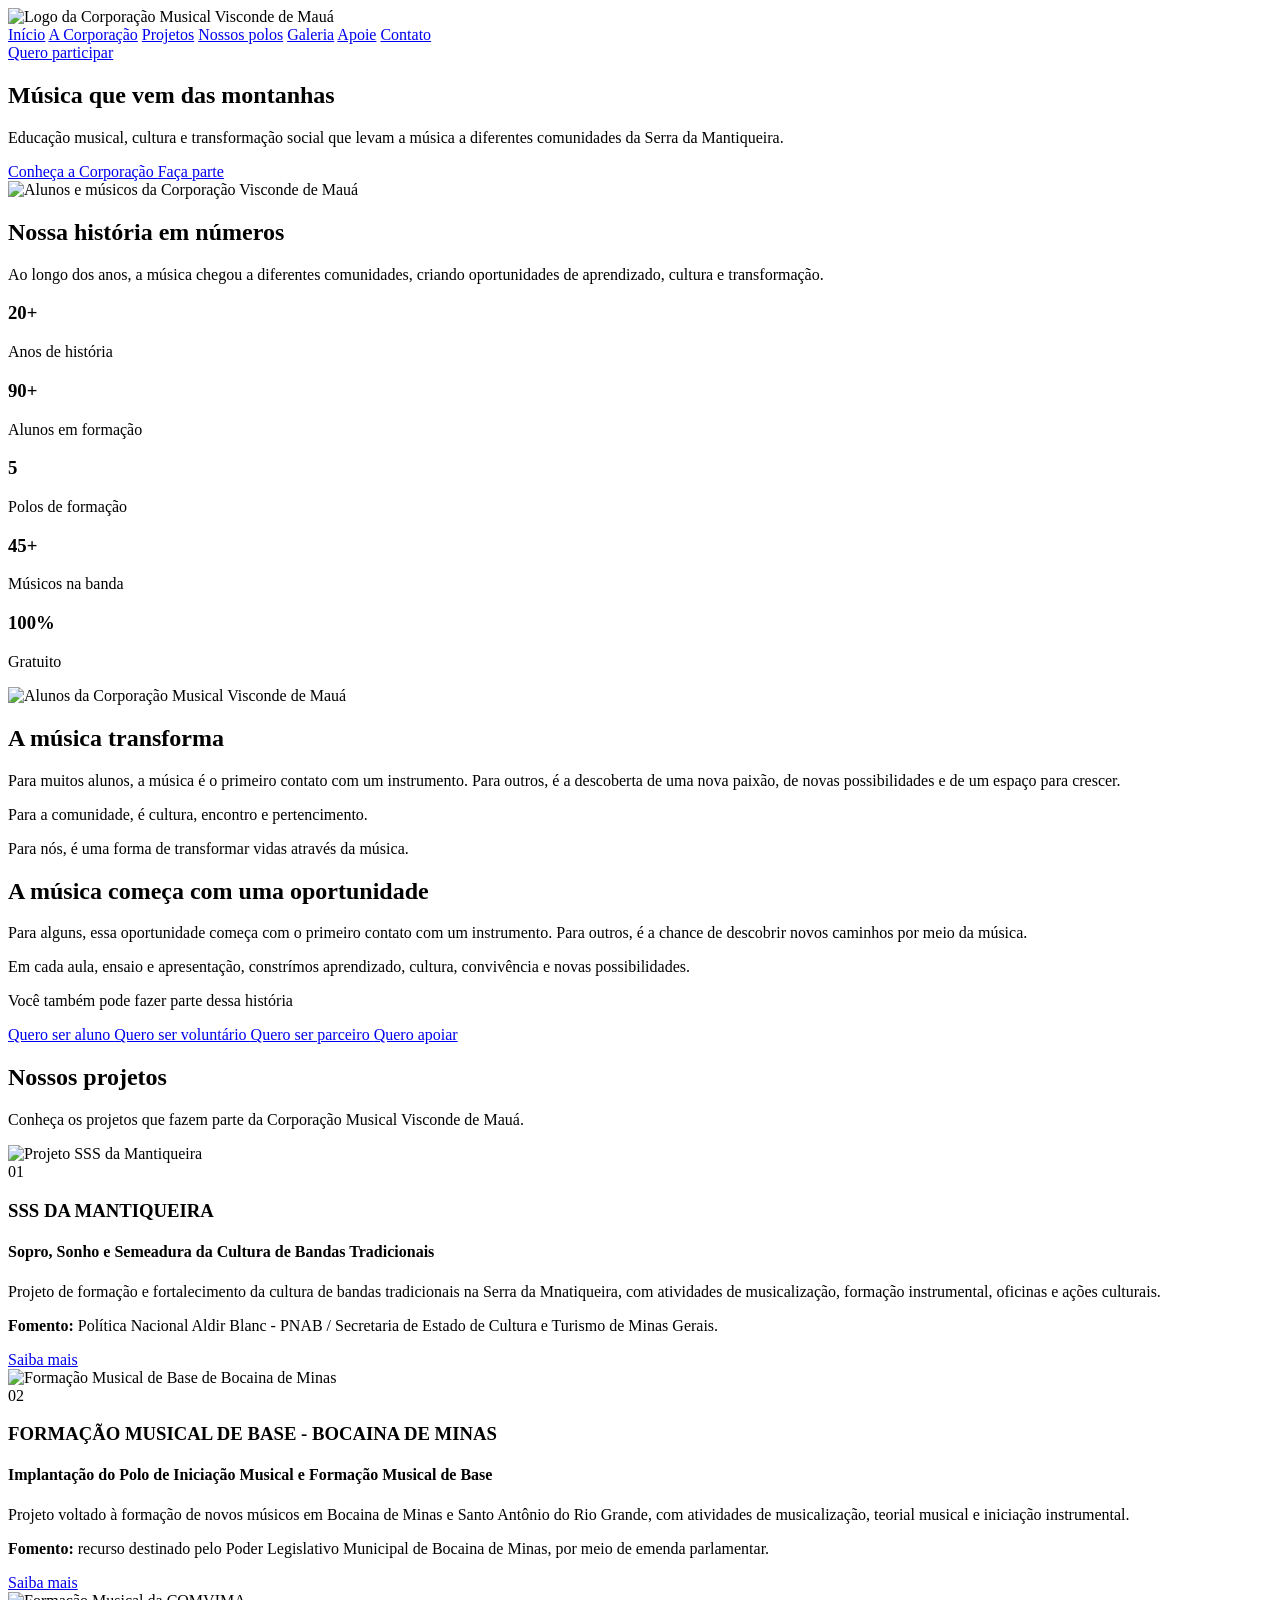
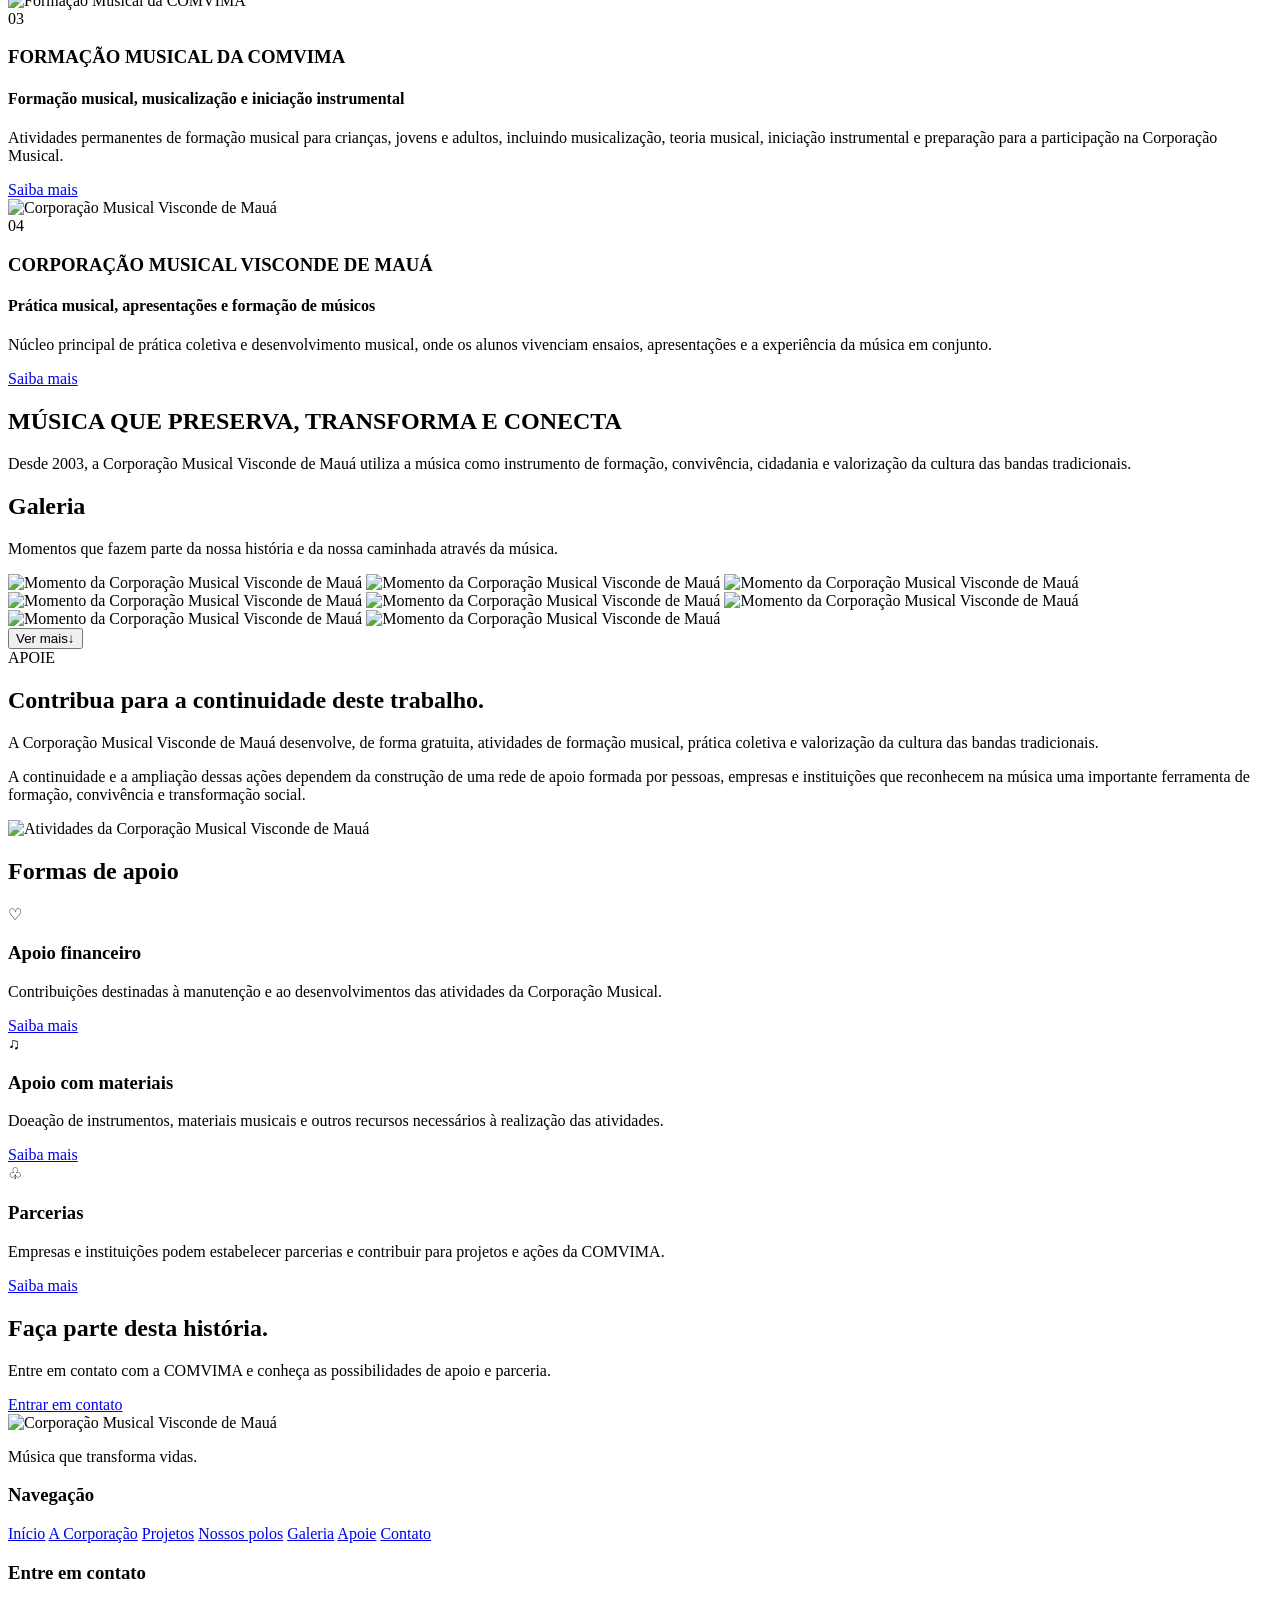
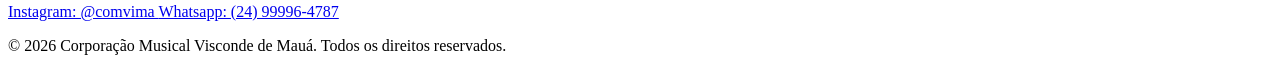
==== index.html @ 838d2832 "adiconar arquivos html da comvima" ====
<!DOCTYPE html>
<html lang="pt-BR">

<head>
    <meta charset="UTF-8">
    <meta name="viewport" content="width=device-width, initial-scale=1.0">

    <title>Corporação Musical Visconde de Mauá</title>

    <link rel="stylesheet" href="css/style.css">

</head>
<body>
    <header>
        <img src="images/logo.png" alt="Logo da Corporação Musical Visconde de Mauá">
        <nav>
            <a href="#inicio">Início</a>
            <a href="sobre.html">A Corporação</a>
            <a href="projetos.html">Projetos</a>
            <a href="polos.html">Nossos polos</a>
            <a href="#galeria">Galeria</a>
            <a href="apoie.html">Apoie</a>
            <a href="contato.html">Contato</a>
        </nav>
        <a href="https://docs.google.com/forms/d/e/1FAIpQLSfgwmBQpoD8RC1PpNusXVZa9J5pFjQG6sTZpfMdHb0O4KegCQ/viewform?usp=header" class="botao">
            Quero participar
        </a>
    </header>
    <main>
        <section id="inicio" class="hero">
            <div class="hero-text">
                <h1>Música que vem das montanhas</h1>
                <p>
                    Educação musical, cultura e transformação social
                    que levam a música a diferentes comunidades da 
                    Serra da Mantiqueira.
                </p>
            <div class="hero-botoes">
                <a href="sobre.html" class="botao">
                    Conheça a Corporação
                </a>
                <a href="ajudar" class="botao">
                    Faça parte
                </a>
            </div>
        </div>
        <div class="hero-imagem">
            <img src="images/h1.jpg" alt="Alunos e músicos da Corporação Visconde de Mauá">
        </div>
        </section>
        <section id="impacto" class="impacto">
            <div class="titulo-secao">
                <h2>Nossa história em números</h2>
                <p>
                    Ao longo dos anos, a música chegou a diferentes comunidades,
                    criando oportunidades de aprendizado, cultura e transformação.
                </p>
            </div>
            <div class="numeros-impacto">
                <div class="numero">
                    <h3>20+</h3>
                    <p>Anos de história</p>
                </div>
                <div class="numero">
                    <h3>90+</h3>
                    <p>Alunos em formação</p>
                </div>
                <div class="numero">
                    <h3>5</h3>
                    <p>Polos de formação</p>
                </div>
                <div class="numero">
                    <h3>45+</h3>
                    <p>Músicos na banda</p>
                </div>
                <div class="numero">
                    <h3>100%</h3>
                    <p>Gratuito</p>
                </div>
            </div>
        </section>
        <section id="transforma" class="transforma">
            <div class="transforma-imagem">
                <img src="images/h2.jpg" alt="Alunos da Corporação Musical Visconde de Mauá">
            </div>
            <div class="transforma-texto">
                <h2>A música transforma</h2>
                <div class="linha-bronze"></div>
                <p>
                    Para muitos alunos, a música é o primeiro contato com um instrumento.
                    Para outros, é a descoberta de uma nova paixão, de novas possibilidades
                    e de um espaço para crescer.
                </p>
                <p>
                    Para a comunidade, é cultura, encontro e pertencimento.
                </p>
                <p class="frase-destaque">
                    Para nós, é uma forma de transformar vidas através da música.
                </p>
            </div>
        </section>
        <section id="participar" class="participar">
            <div class="participar-conteudo">
                <h2>A música começa com uma oportunidade</h2>
                <div class="linha-bronze"></div>
                <p>
                    Para alguns, essa oportunidade começa com o primeiro contato
                    com um instrumento. Para outros, é a chance de descobrir novos
                    caminhos por meio da música.
                </p>
                <p>
                    Em cada aula, ensaio e apresentação, constrímos aprendizado,
                    cultura, convivência e novas possibilidades.
                </p>
                <p class="frase-destaque">
                    Você também pode fazer parte dessa história
                </p>
                <div class="participar-botoes">

    <a href="https://docs.google.com/forms/d/e/1FAIpQLSfgwmBQpoD8RC1PpNusXVZa9J5pFjQG6sTZpfMdHb0O4KegCQ/viewform?usp=header"
       class="botao"
       target="_blank"
       rel="noopener noreferrer">
        Quero ser aluno
    </a>

    <a href="contato.html#formulario" class="botao">
        Quero ser voluntário
    </a>

    <a href="apoie.html#parcerias" class="botao">
        Quero ser parceiro
    </a>

    <a href="apoie.html" class="botao">
        Quero apoiar
    </a>

</div>
            </div>
        </section>
        <section id="projetos" class="projetos">
            <div class="titulo-secao">
                <h2>Nossos projetos</h2>
                <p>
                    Conheça os projetos que fazem parte da 
                    Corporação Musical Visconde de Mauá.
                </p>
            </div>
            <div class="lista-projetos">
               <article class="card-projeto">
                <div class="imagem-projeto">
                    <img src="images/p1.jpeg" alt="Projeto SSS da Mantiqueira">
                </div>
                <span class="numero-projeto">01</span>
                <h3>SSS DA MANTIQUEIRA</h3>
                <h4>Sopro, Sonho e Semeadura da Cultura de Bandas Tradicionais</h4>
                <p>
                    Projeto de formação e fortalecimento da cultura de bandas tradicionais
                    na Serra da Mnatiqueira, com atividades de musicalização, formação
                    instrumental, oficinas e ações culturais.
                </p>
                <p class="fomento">
                    <strong>Fomento:</strong> Política Nacional Aldir Blanc - PNAB /
                    Secretaria de Estado de Cultura e Turismo de Minas Gerais.
                </p>
                <a href="sssdamantiqueira.html" class="botao">
                    Saiba mais
                </a>
               </article>
               <article class="card-projeto">
                <div class="imagem-projeto">
                    <img src="images/p2.jpeg" alt="Formação Musical de Base de Bocaina de Minas">
                </div>
                <span class="numero-projeto">02</span>
                <h3>FORMAÇÃO MUSICAL DE BASE - BOCAINA DE MINAS</h3>
                <h4>Implantação do Polo de Iniciação Musical e Formação Musical de Base</h4>
                <p>
                    Projeto voltado à formação de novos músicos em Bocaina de Minas e 
                    Santo Antônio do Rio Grande, com atividades de musicalização,
                    teorial musical e iniciação instrumental.
                </p>
                <p class="fomento">
                    <strong>Fomento:</strong> recurso destinado pelo Poder Legislativo 
                    Municipal de Bocaina de Minas, por meio de emenda parlamentar.
                </p>
                <a href="bocaina.html" class="botao">
                    Saiba mais
                </a>
               </article>
               <article class="card-projeto">
                <div class="imagem-projeto">
                    <img src="images/p3.jpg" alt="Formação Musical da COMVIMA">
                </div>
                <span class="numero-projeto">03</span>
                <h3>FORMAÇÃO MUSICAL DA COMVIMA</h3>
                <h4>Formação musical, musicalização e iniciação instrumental</h4>
                <p>
                    Atividades permanentes de formação musical para crianças, jovens
                    e adultos, incluindo musicalização, teoria musical, iniciação
                    instrumental e preparação para a participação na Corporação Musical.
                </p>
                <a href="continuapc.html" class="botao">
                    Saiba mais
                </a>
               </article>
               <article class="card-projeto">
                <div class="imagem-projeto">
                    <img src="images/logo.png" alt="Corporação Musical Visconde de Mauá">
                </div>
                <span class="numero-projeto">04</span>
                <h3>CORPORAÇÃO MUSICAL VISCONDE DE MAUÁ</h3>
                <h4>Prática musical, apresentações e formação de músicos</h4>
                <p>
                    Núcleo principal de prática coletiva e desenvolvimento musical,
                    onde os alunos vivenciam ensaios, apresentações e a experiência
                    da música em conjunto.
                </p>
                <a href="comvima.html" class="botao">
                    Saiba mais
                </a>
               </article>
            </div>
            <div class="projetos-fechamento">
                <h2>MÚSICA QUE PRESERVA, TRANSFORMA E CONECTA</h2>
                <p>
                    Desde 2003, a Corporação Musical Visconde de Mauá utiliza a música
                    como instrumento de formação, convivência, cidadania e valorização 
                    da cultura das bandas tradicionais.
                </p>
            </div>
        </section>
        <section id="galeria" class="galeria">
            <div class="titulo-secao">
                <h2>Galeria</h2>
                <p>
                    Momentos que fazem parte da nossa história e da nossa caminhada através da música.
                </p>
            </div>
            <div class="galeria-fotos">
                <img src="images/g1.jpg" alt="Momento da Corporação Musical Visconde de Mauá">
                <img src="images/g2.jpg" alt="Momento da Corporação Musical Visconde de Mauá">
                <img src="images/g3.jpg" alt="Momento da Corporação Musical Visconde de Mauá">
                <img src="images/g4.jpg" alt="Momento da Corporação Musical Visconde de Mauá">
                <img src="images/g5.jpg" alt="Momento da Corporação Musical Visconde de Mauá">
                <img src="images/g6.jpg" alt="Momento da Corporação Musical Visconde de Mauá">
                <img src="images/g7.jpg" alt="Momento da Corporação Musical Visconde de Mauá">
                <img src="images/g8.jpg" alt="Momento da Corporação Musical Visconde de Mauá">
            </div>
            <button class="botao" id="botao-galeria">Ver mais<span>↓</span></button>
    </main>
<script>
    const botaoGaleria = document.getElementById("botao-galeria");
    const galeria = document.querySelector(".galeria-fotos");
    const fotos = galeria.querySelectorAll("img");
    let fotoAtual = 0;
    const images = [
        "images/g1.jpg",
        "images/g2.jpg",
        "images/g3.jpg",
        "images/g4.jpg",
        "images/g5.jpg",
        "images/g6.jpg",
        "images/g7.jpg",
        "images/g8.jpg"
    ];
    let proximaFoto = 4;
    setInterval(function(){
        fotos[fotoAtual].style.opacity ="0";
        setTimeout(function(){
            fotos[fotoAtual].src = images[proximaFoto];
            fotos[fotoAtual].style.opacity = "1";
            fotoAtual++;
            proximaFoto++;
            if (fotoAtual >= 4) {
                fotoAtual = 0;
            }
            if (proximaFoto >= fotos.length) {
                proximaFoto = 0;
            }
        }, 600);
    }, 5000);
    botaoGaleria.addEventListener("click", function () {
        galeria.classList.toggle("mostrar-todas");
        if (galeria.classList.contains("mostrar-todas")) {
            botaoGaleria.innerHTML = "Ver menos <span>↑</span>";
        } else {
            botaoGaleria.innerHTML = "Ver mais <span>↓</span>";
        }
    })
</script>
    <section id="ajudar" class="ajudar">
        <div class="ajudar-introducao">
            <div>
                <span class="titulo-apoie">APOIE</span>
                <h2>Contribua para a continuidade deste trabalho.</h2>
                <p>
                    A Corporação Musical Visconde de Mauá desenvolve, de forma gratuita,
                    atividades de formação musical, prática coletiva e valorização da 
                    cultura das bandas tradicionais.
                </p>
                <p>
                    A continuidade e a ampliação dessas ações dependem da construção
                    de uma rede de apoio formada por pessoas, empresas e instituições
                    que reconhecem na música uma importante ferramenta de formação,
                    convivência e transformação social.
                </p>
            </div>
            <div class="ajudar-imagem">
                <img src="images/a1.jpg" alt="Atividades da Corporação Musical Visconde de Mauá">
            </div>
        </div>
        <h2 class="titulo-apoio">Formas de apoio</h2>
        <div class="formas-apoio">
            <div class="card-apoio">
                <div class="icone-apoio">♡</div>
                <h3>Apoio financeiro</h3>
                <p>
                    Contribuições destinadas à manutenção e ao desenvolvimentos
                    das atividades da Corporação Musical.
                </p>
                <a href="apoie.html#financeiro" class="botao">Saiba mais</a>
            </div>
            <div class="card-apoio">
                <div class="icone-apoio">♫</div>
                <h3>Apoio com materiais</h3>
                <p>
                    Doeação de instrumentos, materiais musicais e outros recursos
                    necessários à realização das atividades.
                </p>
                <a href="apoie.html#materiais" class="botao">Saiba mais</a>
            </div>
            <div class="card-apoio">
                <div class="icone-apoio">♧</div>
                <h3>Parcerias</h3>
                <p>
                    Empresas e instituições podem estabelecer parcerias e 
                    contribuir  para projetos e ações da COMVIMA.
                </p>
                <a href="apoie.html#parcerias" class="botao">Saiba mais</a>
            </div>
        </div>
            <div class="apoio-final">
                <h2>Faça parte desta história.</h2>
                <p>
                    Entre em contato com a COMVIMA e conheça as possibilidades de 
                    apoio e parceria.
                </p>
                <a href="contato.html" class="botao">Entrar em contato</a>
            </div>
    </section>
    <footer class="rodape">
        <div class="rodape-conteudo">
            <div class="rodape-identidade">
                <img src="images/logo.png" alt="Corporação Musical Visconde de Mauá">
                <p>Música que transforma vidas.</p>
            </div>
            <div class="rodape-links">
                <h3>Navegação</h3>
                <a href="#inicio">Início</a>
                <a href="sobre.html">A Corporação</a>
                <a href="projetos.html">Projetos</a>
                <a href="polos.html">Nossos polos</a>
                <a href="#galeria">Galeria</a>
                <a href="apoie.html">Apoie</a>
                <a href="contato.html">Contato</a>
            </div>
            <div class="rodape-contato">
                <h3>Entre em contato</h3>
                <a href="https://www.instagram.com/comvima/" target="_blank">
                    Instagram: @comvima
                </a>
                <a href="https://wa.me/5524999964787" target="_blank">
                    Whatsapp: (24) 99996-4787
                </a>
            </div>
            <div class="rodape-final">
                <p>© 2026 Corporação Musical Visconde de Mauá. Todos os direitos reservados.</p>
            </div>
        </div>
    </footer>
</body>
</html>
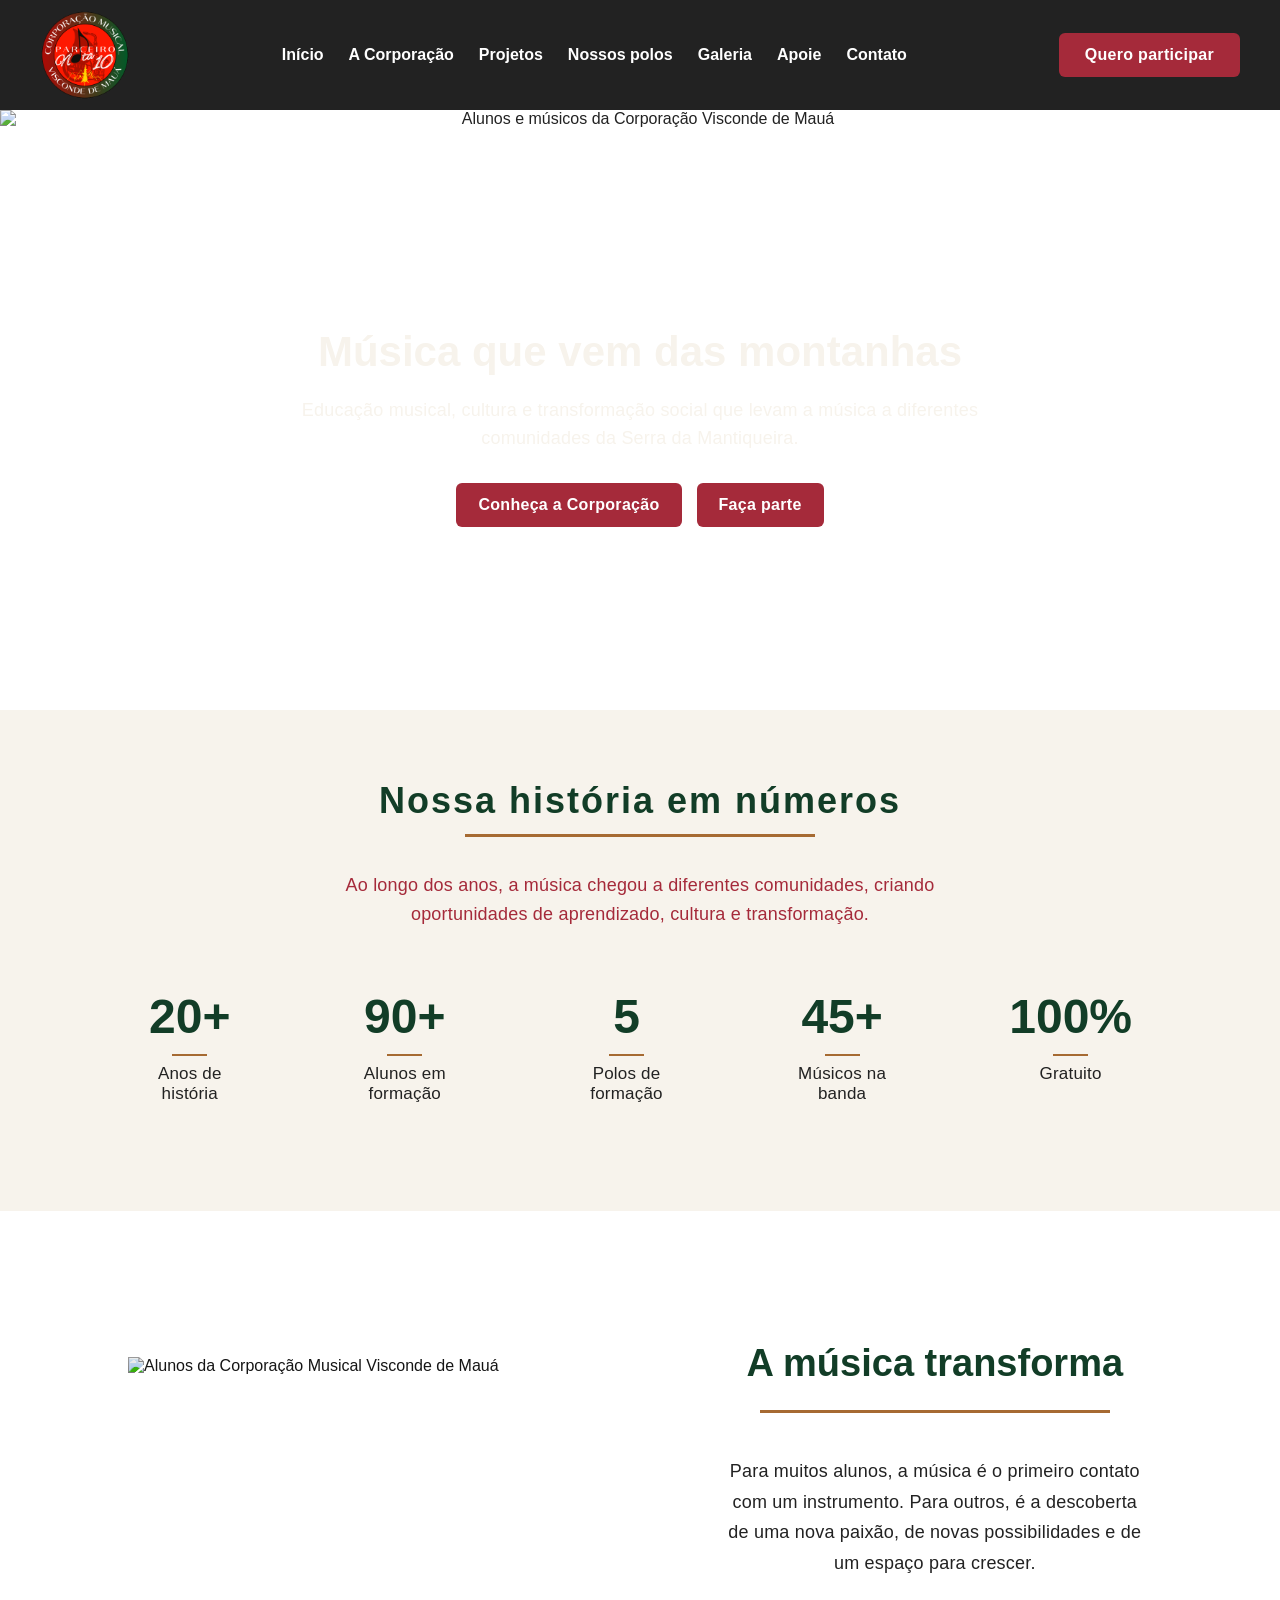
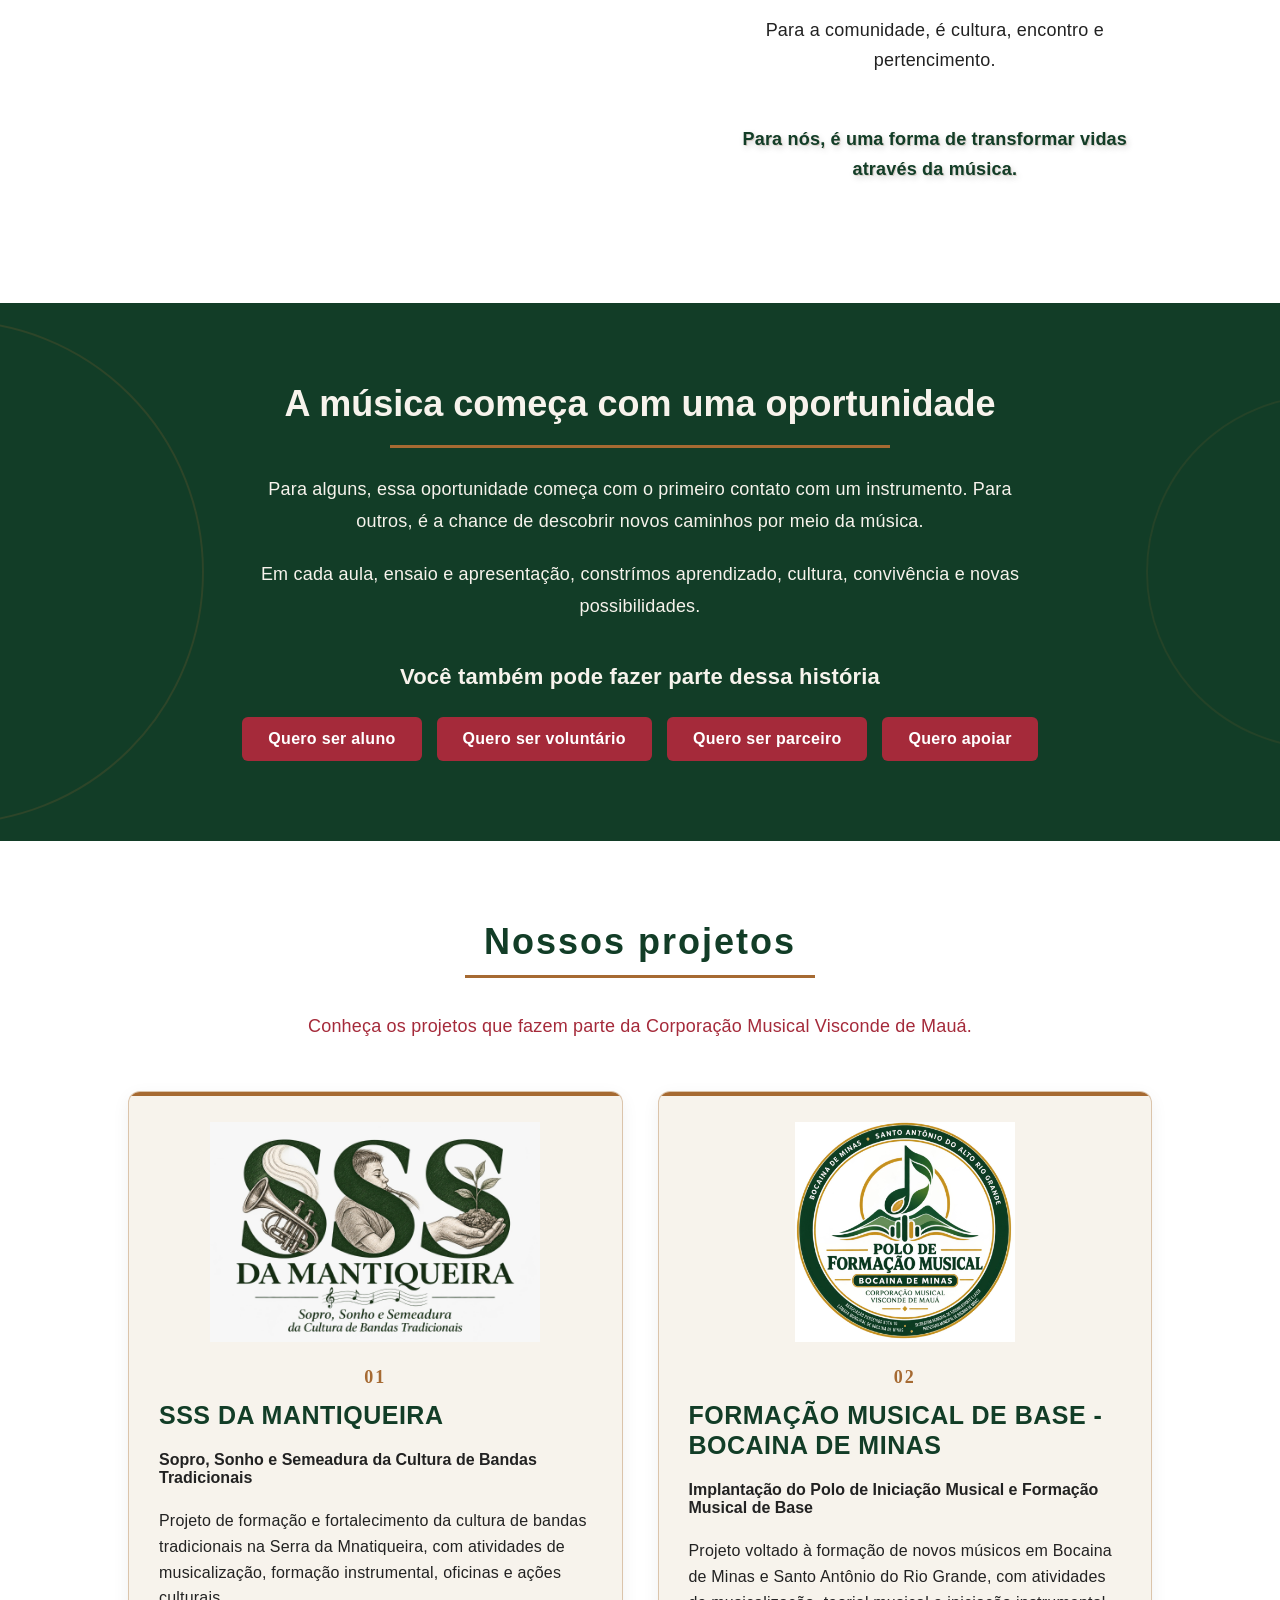
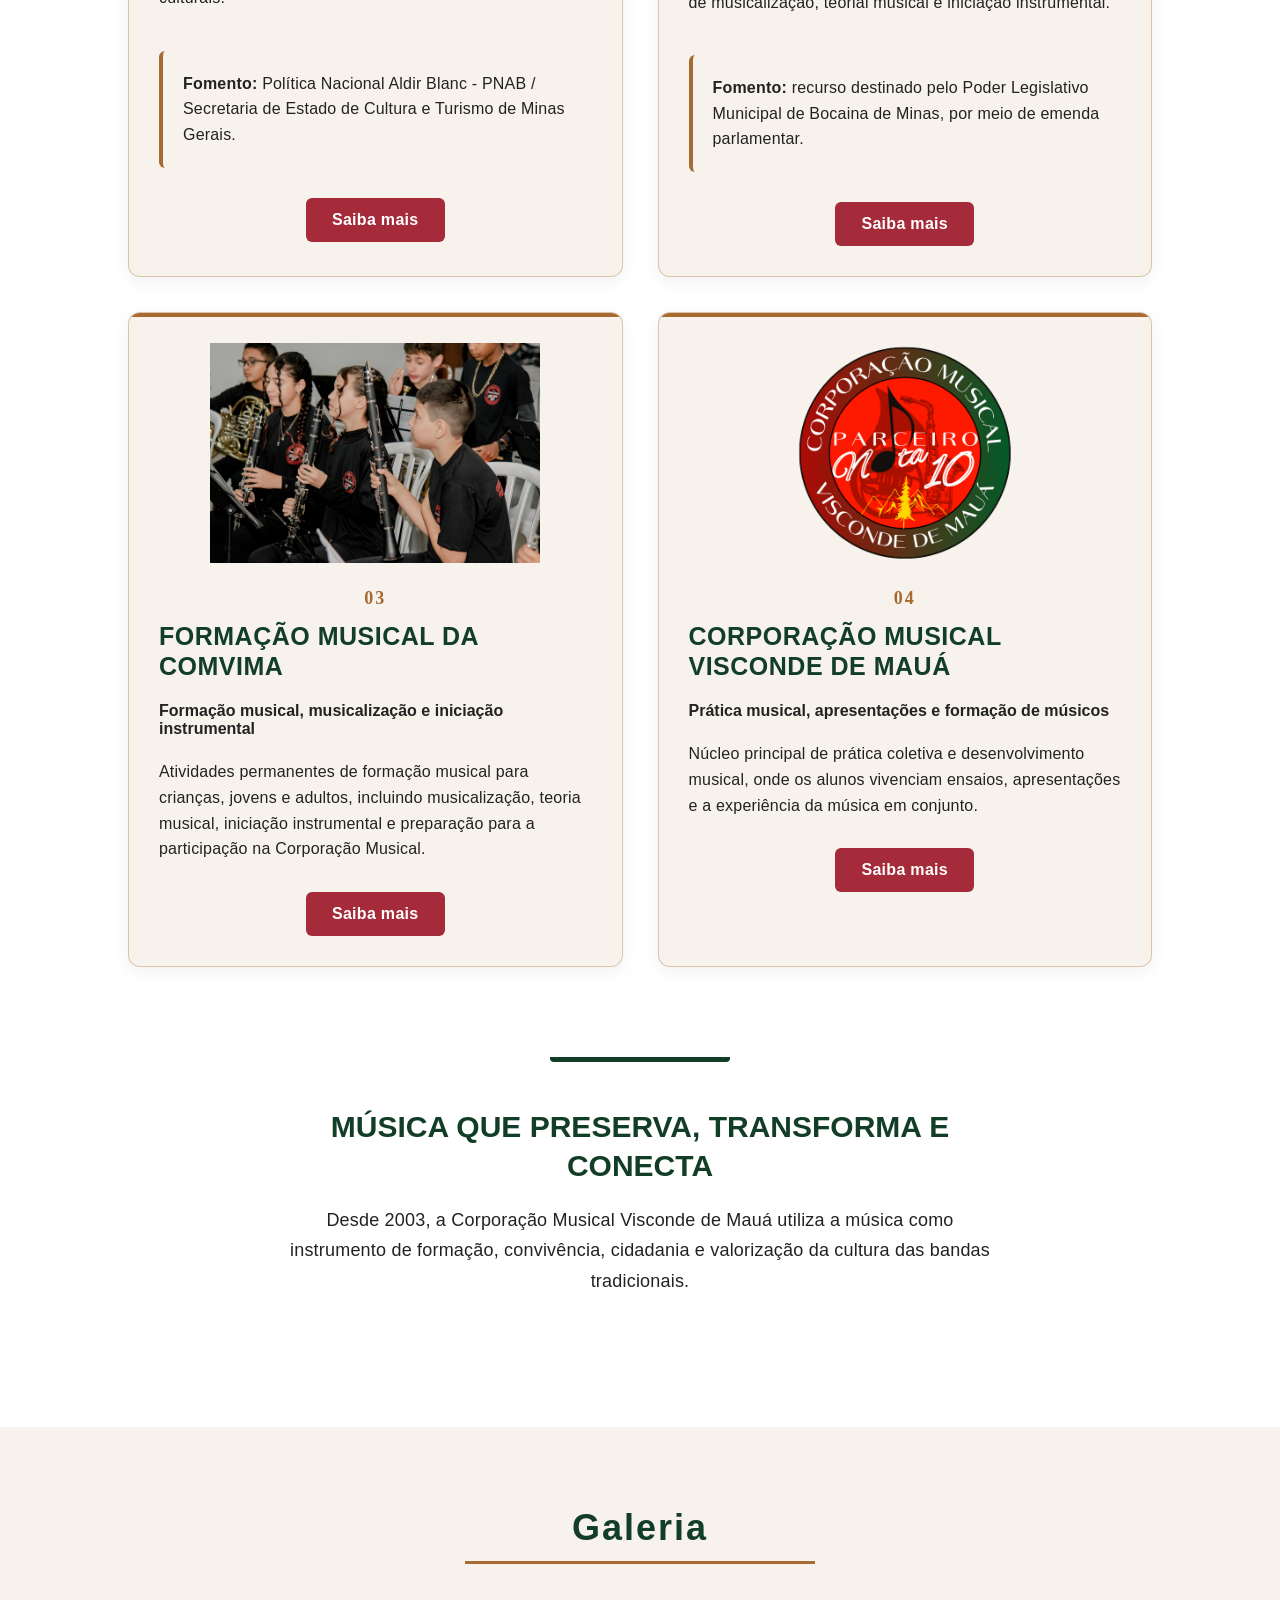
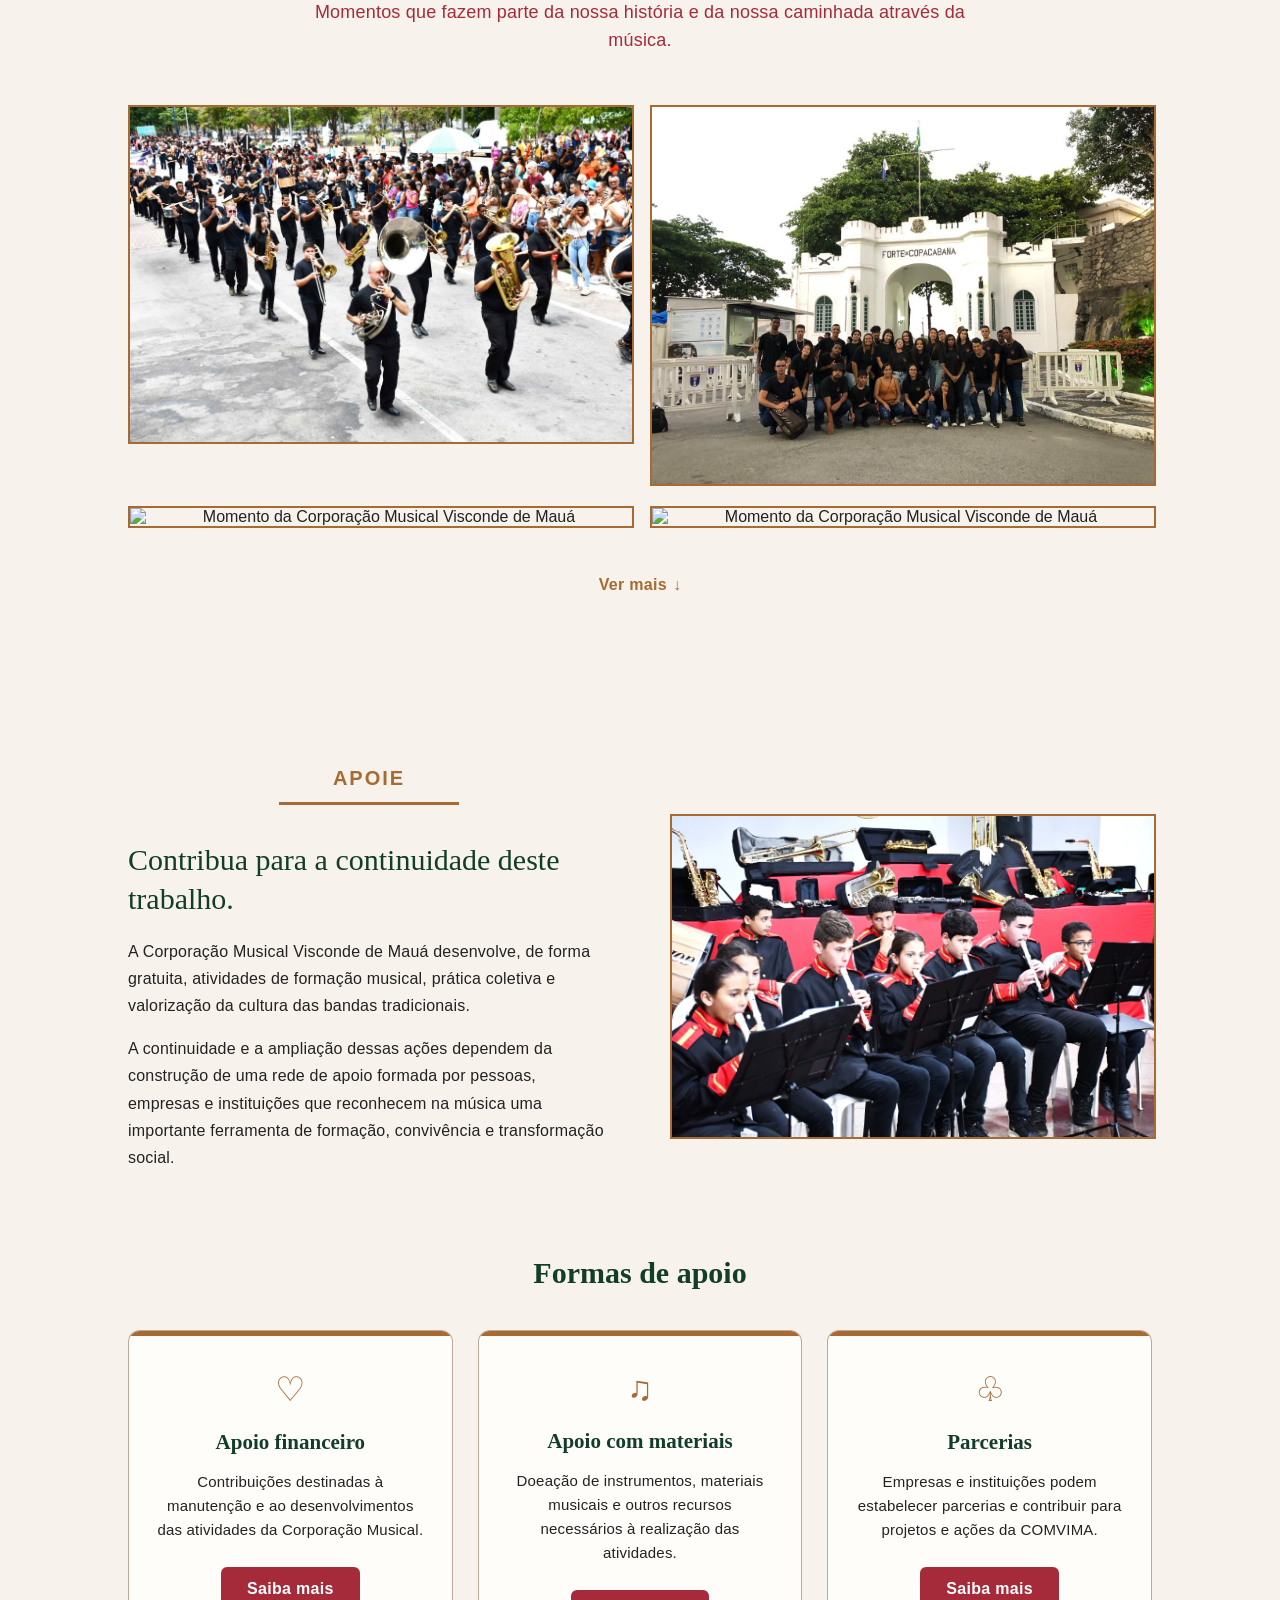
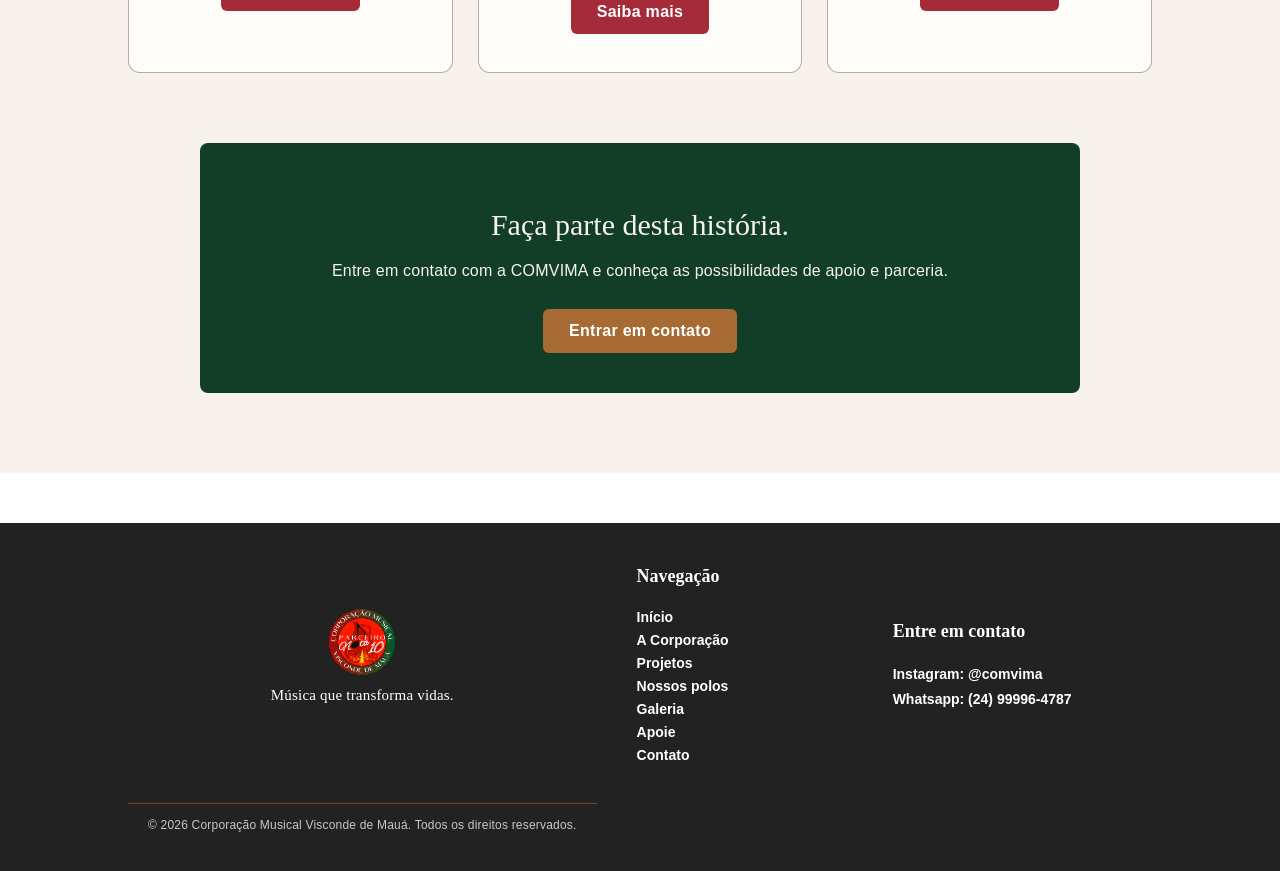
==== commit 14a4ea5f: "Update index.html" ====
--- a/index.html
+++ b/index.html
@@ -380,4 +380,4 @@
         </div>
     </footer>
 </body>
-</html>+</html>
--- a/css/style.css
+++ b/css/style.css
@@ -0,0 +1,4293 @@
+:root {
+    --verde: #123d27;
+    --vermelho:#A52A3A;
+    --bronze:#A66A32;
+    --branco: #ffffff;
+    --creme:#f7f3ec;
+    --texto: #222222;
+}
+body {
+    background-color: var(--branco);
+    color: var(--texto);
+}
+body {
+    margin: 0;
+    font-family: Arial, sans-serif;
+    color: var(--texto);
+}
+header {
+    background-color: var(--texto);
+    display: flex;
+    align-items: center;
+    justify-content: space-between;
+    padding: 10px 40px;
+}
+header img {
+    width: 90px;
+    height: auto;
+}
+nav {
+    display: flex;
+    gap: 25px;
+}
+nav a {
+    color: var(--branco);
+    text-decoration: none;
+    font-weight: bold;
+}
+nav a:hover {
+    color: var(--vermelho);
+}
+.hero {
+    position: relative;
+    min-height: 600px;
+    display: flex;
+    align-items: center;
+    justify-content: center;
+    padding: 60px 10%;
+    box-sizing: border-box;
+    overflow: hidden;
+    text-align: center;
+}
+.hero-text{
+    width: 70%;
+    position: relative;
+    z-index: 2;
+}
+.hero-imagem {
+    position: absolute;
+    inset: 0;
+    width: 100%;
+    height: 100%;
+}
+.hero-imagem img {
+    width: 100%;
+    height: 100%;
+    object-fit: cover;
+    display: block;
+}
+.hero::before{
+    content: "";
+    position: absolute;
+    inset: 0;
+    background: radial-gradient(
+        ellipse at center,
+        rgba(0,0,0,0.92),
+        rgba(0,0,0,0.45) 55%,
+        rgba(0,0,0,0.05) 100%,
+    );
+    z-index: 1;
+}
+.hero-botoes {
+    display: flex;
+    justify-content: center;
+    gap: 15px;
+    flex-wrap: wrap;
+}
+.hero-botoes .botao{
+    padding: 13px 22px;
+}
+.hero h1 {
+    font-size: 42px;
+    color: var(--creme);
+    margin-bottom: 20px;
+}
+.hero p {
+    font-size: 18px;
+    line-height: 1.6;
+    margin-bottom: 30px;
+    color: var(--creme);
+}
+.botao {
+    display: inline-block;
+    background-color: var(--vermelho);
+    color: var(--branco);
+    padding: 13px 26px;
+    border-radius: 6px;
+    text-decoration: none;
+    font-weight: bold;
+    letter-spacing: 0.3px;
+    transition: 0.25s ease;
+}
+.botao:hover {
+    background-color: var(--creme);
+    color: var(--verde);
+    transform: translateY(-2px);
+}
+.sobre {
+    display: flex;
+    align-items: center;
+    gap: 50px;
+    padding: 80px 10%;
+}
+.sobre-imagem {
+    width: 45%;
+    height: 300px;
+    background-color: var(--verde);
+    display: flex;
+    align-items: center;
+    justify-content: center;
+    color: var(--branco);
+}
+.sobre-texto {
+    width: 55%;
+}
+.sobre h2 {
+    font-size: 36px;
+    color: var(--verde);
+    margin-bottom: 20px;
+}
+.sobre p {
+    font-size: 18px;
+    line-height: 1.7;
+}
+.impacto {
+    background-color: var(--creme);
+    color: var(--texto);
+    padding: 70px 10%;
+    text-align: center;
+}
+.titulo-secao h2{
+    font-size: 36px;
+    color: var(--verde);
+    margin: 0;
+    display: inline-block;
+    position: relative;
+    padding-bottom: 14px;
+}
+.titulo-secao h2::after {
+    content: "";
+    display: block;
+    width: 350px;
+    height: 3px;
+    background-color: var(--bronze);
+    margin: 12px auto 0;
+}
+.titulo-secao p {
+    font-size: 18px;
+    line-height: 1.6;
+    max-width: 700px;
+    margin: 20px auto 0;
+}
+.numeros-impacto {
+    display: flex;
+    justify-content: center;
+    justify-content: center;
+    gap: 80px;
+    margin-top: 50px;
+}
+.numero {
+    position: relative;
+    padding: 10px 20px 20px;
+}
+.numero h3 {
+    font-size: 48px;
+    color: var(--verde);
+    margin: 0;
+}
+.numero h3::after {
+    content: "";
+    display: block;
+    width: 35px;
+    height: 2px;
+    background-color: var(--bronze);
+    margin: 10px auto 0;
+}
+.numero p {
+    font-size: 17px;
+    color: var(--texto);
+    margin-top: 8px;
+}
+.projetos {
+    padding: 80px 10%;
+    background-color: var(--branco);
+    text-align: center;
+}
+.lista-projetos {
+    display: grid;
+    grid-template-columns: repeat(2, 1fr);
+    gap:35px;
+    margin-top: 50px;
+}
+.card-projeto {
+    box-sizing: border-box;
+    padding: 30px;
+    border: 1px solid rgba(166, 106, 50, 0.35);
+    border-radius: 12px;
+    background-color: var(--creme);
+    text-align: left;
+    box-shadow: 0 5px 18px rgba(0, 0, 0, 0.06);
+    transition: 0.25s ease;
+}
+.card-projeto:hover {
+    transform: translateY(-5px);
+    box-shadow: 0 10px 25px rgba(0, 0, 0, 0.10);
+}
+.card-projeto {
+    position: relative;
+    overflow: hidden;
+}
+.card-projeto::before {
+    content: "";
+    position: absolute;
+    top: 0;
+    left: 0;
+    width: 100%;
+    height: 4px;
+    background-color: var(--bronze);
+}
+.imagem-projeto {
+    width: 100%;
+    height: 220px;
+    margin-bottom: 25px;
+    background-color: var(--creme);
+    overflow: hidden;
+}
+.imagem-projeto img {
+    width: 100%;
+    height: 100%;
+    object-fit: contain;
+    display: block;
+}
+.numero-projeto {
+    color: var(--bronze);
+    font-size: 14px;
+    font-weight: bold;
+    letter-spacing: 2px;
+    display: block;
+    margin-bottom: 8px;
+}
+.card-projeto .botao {
+    display: block;
+    width: fit-content;
+    margin: 30px auto 0;
+}
+.logo-projeto {
+    height: 150px;
+    background-color: var(--creme);
+    display: flex;
+    align-items: center;
+    justify-content: center;
+    margin-bottom: 25px;
+}
+.card-projeto h3 {
+    color: var(--verde);
+    font-size: 25px;
+    line-height: 1.2;
+    margin: 10px 0 12px;
+    letter-spacing: 0.5px;
+}
+.card-projeto p {
+    line-height: 1.6;
+    margin-bottom: 25px;
+}
+.projetos-fechamento {
+    position: relative;
+    max-width: 850px;
+    margin: 90px auto 0;
+    padding:  50px;
+    text-align: center;
+    border-radius: 14px;
+    box-sizing: border-box;
+    overflow: hidden;
+}
+.projetos-fechamento::before{
+    content: "";
+    position: absolute;
+    top: 0;
+    left: 50%;
+    transform: translateX(-50%);
+    width: 180px;
+    height: 5px;
+    background-color: var(--verde);
+    border-radius: 0 0 4px 4px;
+}
+.projetos-fechamento h2 {
+    color: var(--verde);
+    font-size: 30px;
+    line-height: 1.3;
+    margin: 0 0 20px;
+}
+.projetos-fechamento p {
+    font-size: 18px;
+    line-height: 1.7;
+    margin: 0 auto;
+    max-width: 700px;
+}
+.transforma {
+    display: flex;
+    align-items: center;
+    gap: 60px;
+    padding: 80px 10%;
+}
+.transforma-imagem {
+    width: 55%;
+}
+.transforma-imagem img {
+    width: 100%;
+    height: 400px;
+    object-fit: cover;
+    display: block;
+}
+.transforma-imagem img {
+    filter: saturate(1.35) contrast(1.12) brightness(0.92);
+}
+.transforma-texto {
+    width: 45%;
+    padding: 20px 10px;
+    box-sizing: border-box;
+}
+.transforma-texto p {
+    text-align: center;
+    line-height: 1.7;
+    font-size: 18px;
+}
+.transforma-texto h2 {
+    font-size: 38px;
+    color: var(--verde);
+    margin-bottom: 25px;
+    text-align: center;
+}
+.frase-destaque {
+    color: var(--verde);
+    font-size: 21px;
+    font-weight: bold;
+    margin-top: 30px;
+    text-align: center;
+    text-shadow:
+    1px 1px 0 rgba(112, 64,31,0.18),
+    2px 3px 6px rgba(0, 0, 0, 0.18);
+}
+.linha-bronze {
+    width: 350px;
+    height: 3px;
+    background-color: var(--bronze);
+    margin: 0 auto 25px;
+}
+.transforma-texto {
+    width: 45%;
+    padding: 20px 10px;
+    box-sizing: border-box;
+    display: flex;
+    flex-direction: column;
+    align-items: center;
+}
+p {
+    font-weight: 500;
+    letter-spacing: 0.2px;
+}
+/*Faça parte*/
+.participar {
+    background-color: var(--verde);
+    color: var(--creme);
+    padding: 80px 10%;
+    text-align: center;
+}
+.participar-conteudo {
+    max-width: 800px;
+    margin: 0 auto;
+}
+.participar h2 {
+    font-size: 36px;
+    color: var(--creme);
+    margin: 0 0 20px;
+}
+.participar p {
+    font-size: 18px;
+    line-height: 1.8;
+    margin-bottom: 20px;
+}
+.participar-botoes {
+    display: flex;
+    justify-content: center;
+    gap: 15px;
+    flex-wrap: wrap;
+}
+.participar .linha-bronze {
+    width: 500px;
+}
+.participar .frase-destaque {
+    color: var(--creme);
+    font-size: 22px;
+    font-weight: bold;
+    margin-top: 35px;
+    text-shadow: none;
+}
+.participar {
+    position: relative;
+    overflow: hidden;
+}
+.participar::before {
+    content: "";
+    position: absolute;
+    width: 500px;
+    height: 500px;
+    border: 2px solid rgba(166, 106, 50, 0.18);
+    border-radius: 50%;
+    left: -300px;
+    top:50%;
+    transform: translateY(-50%);
+}
+.participar::after {
+    content: "";
+    position: absolute;
+    width: 350px;
+    height: 350px;
+    border: 2px solid rgba(166, 106, 50, 0.12);
+    border-radius: 50%;
+    right: -220px;
+    top: 50%;
+    transform: translateY(-50%);
+}
+.participar-conteudo {
+    position: relative;
+    z-index: 1;
+}
+.galeria {
+    padding: 80px 10%;
+    background-color: var(--creme);
+    text-align: center;
+}
+.galeria-fotos {
+    display: grid;
+    grid-template-columns: repeat(2, 1fr);
+    gap: 20px;
+    margin-top: 50px;
+}
+.galeria-fotos img {
+    width: 100%;
+    height: 220px;
+    object-fit: cover;
+    display: block;
+}
+.galeria-fotos img {
+    width: 100%;
+    height: auto;
+    display: block;
+    border: 2px solid var(--bronze);
+    transition: opacity 0.6s ease;
+}
+.galeria-fotos img:hover {
+    transform: scale(1.04);
+    box-shadow: 0 8px 20px rgba(0, 0, 0, 0.18);
+}
+.galeria-fotos img:nth-child(n+5) {
+    display: none;
+}
+.galeria-fotos.mostrar-todas img:nth-child(n+5) {
+    display: block;
+}
+#botao-galeria {
+    margin-top: 35px;
+    background: none;
+    border: none;
+    color: var(--bronze);
+    font-size: 16px;
+    font-weight: bold;
+    cursor: pointer;
+    transition: 0.3s ease;
+}
+#botao-galeria span {
+    display: inline-block;
+    margin-left: 6px;
+    transition: 0.3s ease;
+}
+#botao-galeria:hover {
+    color: var(--verde);
+}
+#botao-galeria:hover span {
+    transform: translateY(3px);
+}
+/*SEÇÃO APOIE*/
+.ajudar {
+    padding: 80px 10%;
+    background-color: var(--creme);
+}
+.ajudar-introducao {
+    display: grid;
+    grid-template-columns: 1fr 1fr;
+    gap: 60px;
+    align-items: center;
+}
+.ajudar-introducao h2 {
+    font-family: Georgia, serif;
+    font-size: 30px;
+    color: var(--verde);
+    line-height: 1.3;
+    margin-bottom: 20px;
+    font-weight: 500;
+}
+.ajudar-introducao p {
+    color: var(--texto);
+    font-size: 16px;
+    line-height: 1.7;
+    margin-bottom: 15px;
+}
+.ajudar-imagem img {
+    width: 100%;
+    display: block;
+    border: 2px solid var(--bronze);
+}
+.titulo-apoie {
+    display: block;
+    text-align: center;
+    color: var(--bronze);
+    font-size: 20px;
+    font-weight: bold;
+    letter-spacing: 2px;
+    margin-bottom: 35px;
+}
+.titulo-apoie::after {
+    content: "";
+    display: block;
+    width: 180px;
+    height: 3px;
+    background-color: var(--bronze);
+    margin: 12px auto 0;
+}
+/*FORMAS DE APOIO*/
+.titulo-apoio {
+    text-align: center;
+    color: var(--verde);
+    font-family: Georgia, serif;
+    font-size: 30px;
+    font-weight: 600;
+    margin-top: 70px;
+    margin-bottom: 40px;
+}
+.formas-apoio {
+    display: grid;
+    grid-template-columns: repeat(3, 1fr);
+    gap: 25px;
+}
+.card-apoio {
+    position: relative;
+    background-color: #fffdf9;
+    border:  1px solid rgba(112, 64, 31, 0.45);
+    border-radius: 12px;
+    padding: 38px 28px;
+    text-align: center;
+    overflow: hidden;
+    transition: 0.3s ease;
+}
+.card-apoio::before {
+    content: "";
+    position: absolute;
+    top: 0;
+    left: 0;
+    width: 100%;
+    height: 5px;
+    background-color: var(--bronze);
+}
+.card-apoio:hover {
+    transform: translateY(-5px);
+    box-shadow: 0 8px 20px rgba(0,0,0,0.10);
+}
+.icone-apoio {
+    font-size: 34px;
+    color: var(--bronze);
+    margin-bottom: 18px;
+}
+.card-apoio h3 {
+    color:var(--verde);
+    font-family: Georgia, serif;
+    font-size: 21px;
+    margin-bottom: 15px;
+}
+.card-apoio p {
+    color: var(--texto);
+    font-size: 15px;
+    line-height: 1.6;
+    margin-bottom: 25px;
+}
+.apoio-final {
+    width: 80%;
+    margin: 70px auto 0;
+    padding: 40px 30px;
+    background-color: var(--verde);
+    text-align: center;
+    border-radius: 8px;
+}
+.apoio-final h2 {
+    color: var(--creme);
+    font-family: Georgia,serif;
+    font-size: 30px;
+    font-weight: 500;
+    margin-bottom: 15px;
+}
+.apoio-final p {
+    color: var(--creme);
+    font-size: 16px;
+    line-height: 1.6;
+    margin-bottom: 25px;
+}
+.apoio-final .botao {
+    background-color: var(--bronze);
+}
+.apoio-final .botao:hover {
+    background-color: var(--creme);
+    color: var(--verde);
+}
+/*RODAPÉ*/
+.rodape {
+    background-color: var(--texto);
+    color: var(--branco);
+    margin-top: 50px;
+}
+.rodape-conteudo {
+    display: grid;
+    grid-template-columns: 1.3fr 1fr 1.2fr;
+    gap: 40px;
+    padding: 25px 10%;
+    align-items: center;
+}
+.rodape-identidade {
+    text-align: center;
+}
+.rodape-identidade img {
+    width: 70px !important;
+    height: auto;
+    margin: 0 auto 10px;
+    display: block;
+}
+.rodape-identidade p {
+    font-family: Georgia, serif;
+    font-size: 15px;
+    color: var(--branco);
+    margin: 0;
+    text-align: center;
+}
+.rodape h3 {
+    color: var(--branco);
+    font-family: Georgia, serif;
+    font-size: 18px;
+    margin-bottom: 15px;
+}
+.rodape-links {
+    display: flex;
+    flex-direction: column;
+    gap: 7px;
+}
+.rodape-links a,
+.rodape-contato a {
+    color: var(--branco);
+    text-decoration: none;
+    font-size: 14px;
+    font-weight: 600;
+    transition: 0.3s ease;
+}
+.rodape-links a:hover,
+.rodape-contato a:hover {
+    color: var(--vermelho);
+}
+.rodape-contato {
+    display: flex;
+    flex-direction: column;
+    gap: 9px;
+}
+.rodape-final {
+    border-top: 1px solid rgba(166, 106, 50, 0.5);
+    padding: 14px 20px;
+    text-align: center;
+}
+.rodape-final p {
+    color: rgba(255, 255, 255, 0.75);
+    font-size: 12px;
+    margin: 0;
+    white-space: nowrap;
+    text-align: center;
+}
+/* PÁGINA A CORPORAÇÃO */
+.sobre-hero {
+    padding: 90px 15%;
+    background-color: var(--creme);
+    text-align: center;
+}
+.titulo-pagina {
+    display: block;
+    color: var(--bronze);
+    font-size: 18px;
+    font-weight: bold;
+    letter-spacing: 2px;
+    margin-bottom: 20px;
+}
+.titulo-pagina::after {
+    content: "";
+    display: block;
+    width: 500px;
+    height: 3px;
+    background-color: var(--bronze);
+    margin: 12px auto 30px;
+}
+.sobre-hero h1 {
+    color: var(--verde);
+    font-family:Georgia, serif;
+    font-size: 42px;
+    font-weight: 500;
+    margin-bottom: 25px;
+}
+.sobre-hero p {
+    max-width: 850px;
+    margin: 0 auto 18px;
+    color: var(--texto);
+    font-size: 17px;
+    line-height: 1.8;
+}
+/*HISTÓRIA*/
+.historia {
+    padding: 80px 15%;
+    background-color: #f2f5f1;
+}
+.historia-texto {
+    text-align: center;
+}
+.historia h2 {
+    position: relative;
+}
+.titulo-secao {
+    display: block;
+    color: var(--vermelho);
+    font-size: 15px;
+    font-weight: bold;
+    letter-spacing: 2px;
+    margin-bottom: 15px;
+    text-align: center;
+}
+.historia h2 {
+    color:var(--verde);
+    font-family: Georgia, serif;
+    font-size: 34px;
+    font-weight: 500;
+    margin-bottom: 30px;
+}
+.historia p{
+    max-width: 520px;
+    color: var(--texto);
+    font-size: 17px;
+    line-height: 1.8;
+    margin: 0 auto 18px;
+}
+.historia-conteudo {
+    max-width: 1100px;
+    margin: 0 auto;
+    display: grid;
+    grid-template-columns: 1fr 1fr;
+    gap: 60px;
+    align-items: center;
+}
+.historia-imagem img {
+    width: 100%;
+    aspect-ratio: 1/1;
+    object-fit: cover;
+    display: block;
+    border-radius: 12px;
+    border: 2px solid rgba(166, 106, 50, 0.5);
+}
+/*NOVA FASE*/
+.nova-fase {
+    padding: 80px 15%;
+    background-color: var(--creme);
+    text-align: center;
+}
+.nova-fase h2 {
+    margin-bottom: 30px;
+}
+.nova-fase p {
+    max-width: 800px;
+    margin: 0 auto 18px;
+    color: var(--texto);
+    font-size: 17px;
+    line-height: 1.8;
+}
+/*ONDE- LOCALIDADE*/
+.onde-musica {
+    padding: 80px 10%;
+    background-color: var(--creme);
+    text-align: center;
+}
+.onde-introducao {
+    max-width: 750px;
+    margin: 0 auto 45px;
+    font-size:17px;
+    line-height: 1.8;
+}
+.localidades {
+    max-width: 1100px;
+    margin:0 auto;
+    display: grid;
+    grid-template-columns: repeat(2, 1fr);
+    gap: 30px;
+    align-items: stretch;
+}
+.localidade {
+    background-color: var(--branco);
+    border: 1px solid rgba(166, 106, 50, 0.35);
+    border-radius: 12px;
+    overflow: hidden;
+    transition: 0.3s ease;
+    height: 100%;
+    box-sizing: border-box;
+}
+.localidade:hover {
+    transform: translateY(-5px);
+    box-shadow: 0 10px 25px rgba(0, 0, 0, 0.10);
+}
+.localidade > img {
+    width: 100%;
+    height: 230px;
+    object-fit: cover;
+    display: block;
+}
+.localidade-conteudo {
+    padding: 25px;
+    text-align: center;
+}
+.localidade h3 {
+    color: var(--verde);
+    font-family: Georgia, serif;
+    font-size: 20px;
+    margin-bottom: 15px;
+    margin-bottom: 15px;
+}
+.localidade p {
+    color: var(--texto);
+    font-size: 15px;
+    line-height: 1.7;
+    margin: 0 auto;
+}
+/*GERAL DE H2*/
+.historia h2,
+.nova-fase h2,
+.o-que-e h2,
+.atuacao h2,
+.onde-musica h2,
+.geracoes h2,
+.proposito h2, 
+.mais-de-20 h2 {
+    color: var(--verde);
+    font-family: Georgia, serif;
+    font-size: 34px;
+    font-weight: 500;
+    text-align: center;
+    margin-bottom: 30px;
+}
+/*O QUE É*/
+.o-que-e {
+    padding: 80px 10%;
+    background-color: var(--branco);
+    text-align: center;
+}
+.o-que-e-conteudo {
+    max-width: 1100px;
+    margin: 0 auto;
+    display: grid;
+    grid-template-columns: 1fr 1fr;
+    gap: 60px;
+    align-items: center;
+}
+.o-que-e-texto{
+    text-align: center;
+}
+.o-que-e-texto p {
+    max-width: 520px;
+    margin: 0 auto 18px;
+    color: var(--texto);
+    font-size: 17px;
+    line-height: 1.8;
+}
+.o-que-e-imagem img {
+    width: 100%;
+    display: block;
+    border-radius: 12px;
+}
+/*TRANSFORMANDO*/
+.transformando{
+    max-width: 800px;
+    margin: 70px auto 0;
+    padding-top: 45px;
+    border-top: 2px solid rgba(166, 106, 50, 0.4);
+    text-align: center;
+}
+.transformando h3 {
+    color: var(--vermelho);
+    font-family: Georgia, serif;
+    font-size: 24px;
+    font-weight: 500;
+    margin-bottom: 25px;
+}
+.transformando p {
+    color:var(--texto);
+    font-size: 17px;
+    line-height: 1.8;
+    margin-bottom: 18px;
+}
+/*COMO ATUA*/
+.atuacao {
+    padding: 80px 10%;
+    background-color: #f2f5f1;
+    text-align: center;
+}
+.frentes-atuacao {
+    max-width: 1050px;
+    margin: 45px auto 0;
+    display: grid;
+    grid-template-columns: repeat(2, 1fr);
+    gap: 25px;
+}
+.frente {
+    background-color: var(--branco);
+    padding: 35px 30px;
+    border-radius: 12px;
+    border: 1px solid rgba(166, 106, 50, 0.5);
+    text-align: center;
+}
+.frente h3 {
+    color: var(--verde);
+    font-family: Georgia, serif;
+    font-size: 20px;
+    font-weight: 500;
+    margin-bottom: 18px;
+}
+.frente p {
+    color:var(--texto);
+    font-size: 16px;
+    line-height: 1.7;
+    margin: 0;
+}
+/*GERAÇÕES*/
+.geracoes {
+    padding: 80px 10%;
+    background-color: var(--branco);
+    text-align: center;
+}
+.geracoes-conteudo {
+    max-width: 1100px;
+    margin: 0 auto;
+    display: grid;
+    grid-template-columns: 1fr 1fr;
+    gap: 60px;
+    align-items: center;
+}
+.geracoes-texto {
+    text-align: center;
+}
+.geracoes-texto p {
+    max-width: 520;
+    margin: 0 auto 18px;
+    color: var(--texto);
+    font-size: 17px;
+    line-height: 1.8;
+}
+.geracoes-imagem img {
+    width: 100%;
+    display: block;
+    border-radius: 12px;
+}
+/*PROPOSITO*/
+.proposito {
+    padding: 90px 10%;
+    background-color: #f2f5f1;
+    text-align: center;
+}
+.proposito p {
+    max-width: 800px;
+    margin: 0 auto;
+    color: var(--texto);
+    font-size: 18px;
+    line-height: 1.9;
+}
+/*MAIS 20*/
+.mais-de-20 {
+    padding:80px 10%;
+    background-color: var(--creme);
+    text-align:center;
+}
+.mais-de-20-imagem {
+    max-width: 900px;
+    margin: 0 auto 50px;
+}
+.mais-de-20-imagem img {
+    width: 100%;
+    display: block;
+    border-radius: 12px;
+}
+.mais-de-20-texto {
+    max-width: 800px;
+    margin: 0 auto;
+}
+.mais-de-20-texto p {
+    color: var(--texto);
+    font-size: 17px;
+    line-height: 1.8;
+    margin-bottom: 18px;
+}
+/*PÁGINA DE PROJETOS*/
+.hero-pagina {
+    padding: 90px 10%;
+    background-color: var(--verde);
+    color: var(--branco);
+    text-align: center;
+}
+.hero-pagina h1 {
+    font-family: Georgia, serif;
+    font-size: 48px;
+    font-weight: 500;
+    margin-bottom: 15px;
+}
+.hero-pagina p {
+    font-size: 20px;
+    color: var(--creme);
+    margin: 0;
+}.introducao-projetos {
+    padding: 70px 10%;
+    background-color: var(--branco);
+    text-align: center;
+}
+.introducao-projetos h2 {
+    color: var(--verde);
+    font-family: Georgia, serif;
+    font-size: 34px;
+    font-weight: 500;
+    margin-bottom: 30px;
+}
+.introducao-projetos p {
+    max-width: 850px;
+    margin: 0 auto 18px;
+    color: var(--texto);
+    font-size: 16px;
+    line-height: 1.8;
+}
+/*BLOCOS DOS PROJETOS*/
+.projeto {
+    padding: 60px 8%;
+    margin: 0 auto 35px;
+    max-width: 1100px;
+    background-color: var(--branco);
+    border: 1px solid rgba(166, 106, 50, 0.35);
+    border-radius: 12px;
+    box-sizing: border-box;
+}
+.numero-projeto {
+    display: block;
+    color: var(--bronze);
+    font-family: Georgia, serif;
+    font-size: 18px;
+    font-weight: bold;
+    text-align: center;
+    margin-bottom: 12px;
+}
+.projeto > h2 {
+    color: var(--verde);
+    font-family: Georgia, serif;
+    font-size: 30px;
+    font-weight: 500;
+    text-align: center;
+    margin-bottom: 18px;
+}
+.projeto > h3 {
+    color: var(--bronze);
+    font-family: Georgia, serif;
+    font-size: 21px;
+    font-weight: 500;
+    text-align: center;
+    line-height: 1.5;
+    margin-bottom: 25px;
+}
+.projeto > h4 {
+    color: var(--texto);
+    font-size: 16px;
+    font-weight: 600;
+    line-height: 1.7;
+    text-align: center;
+    max-width: 850px;
+    margin: 0 auto 25px;
+}
+.projeto > p,
+.projeto-subsecao > p {
+    color: var(--texto);
+    font-size: 16px;
+    line-height: 1.8;
+    text-align: center;
+    max-width: 850px;
+    margin: 0 auto 18px;
+}
+.projeto-subsecao {
+    margin-top: 45px;
+}
+.projeto-subsecao h3 {
+    color: var(--verde);
+    font-family: Georgia, serif;
+    font-size: 24px;
+    font-weight: 500;
+    text-align: center;
+    margin-bottom: 22px;
+}
+/*DESTAQUE ATUAÇÃO PERMANENTE*/
+.atuacao-permanente {
+    background-color:transparent;
+    padding: 0 5% 40px;
+    margin-top: 60px;
+}
+.titulo-grupo {
+    max-width: 1100px;
+    margin: 0 auto 40px;
+    padding: 40px 30px;
+    background-color: var(--creme);
+    border-radius: 12px;
+    text-align: center;
+}
+.projeto.permanente {
+    background-color: var(--branco);
+    border: 1px solid rgba(166, 106, 50, 0.35);
+}
+.titulo-grupo span {
+    color: var(--bronze);
+    font-size: 13px;
+    font-weight: bold;
+    letter-spacing: 2px;
+}
+.titulo-grupo h2 {
+    color: var(--verde);
+    font-family: Georgia, serif;
+    font-size: 36px;
+    font-weight: 500;
+    margin: 15px 0 20px;
+}
+.titulo-grupo p {
+    color: var(--texto);
+    font-size: 16px;
+    line-height: 1.8;
+    margin: 0 auto;
+}
+/*LISTAS DOS PROJETOS*/
+.projeto-subsecao ul {
+    max-width: 760px;
+    margin: 0 auto;
+    padding-left: 25px;
+    color: var(--texto);
+    line-height: 1.9;
+}
+.projeto-subsecao li {
+    padding-left: 6px;
+    margin-bottom: 8px;
+}
+/*INFORMAÇÕES DE FOMENTO*/
+.fomento {
+    margin-top: 40px !important;
+    padding: 20px;
+    background-color: var(--creme);
+    border-left: 4px solid var(--bronze);
+    border-radius: 6px;
+    line-height: 1.8;
+    text-align: left !important;
+}
+/*SEÇÃO FINAL DOS PROJETOS*/
+.proposito-projetos {
+    padding: 80px 10%;
+    background-color: var(--branco);
+    text-align: center;
+}
+.proposito-projetos .titulo-secao {
+    color: var(--bronze);
+    font-size: 13px;
+    font-weight: bold;
+    letter-spacing: 2px;
+}
+.proposito-projetos > h2 {
+    color: var(--verde);
+    font-family: Georgia, serif;
+    font-size: 34px;
+    font-weight: 500;
+    line-height: 1.4;
+    margin: 20px auto;
+}
+.proposito-projetos > p {
+    max-width: 800px;
+    margin: 0 auto 22px;
+    color: var(--texto);
+    font-size: 16px;
+    line-height: 1.8;
+}
+.resumo-frentes {
+    max-width: 850px;
+    margin: 45px auto;
+    text-align: left;
+}
+.resumo-frentes > div {
+    padding: 18px 0;
+    border-bottom: 1px solid rgba(166, 106, 50, 0.3);
+}
+.resumo-frentes h3 {
+    color: var(--verde);
+    font-family: Georgia, serif;
+    font-size: 20px;
+    font-weight: 500;
+    margin: 0 0 8px;
+}
+.resumo-frentes p {
+    color: var(--texto);
+    font-size: 15px;
+    line-height: 1.7;
+    margin: 0;
+}
+.proposito-projetos .texto-proposito {
+    margin-top: 45px;
+    margin-bottom: 10px;
+}
+/* BOTÕES FINAIS DOS PROJETOS */
+.botoes-projetos {
+    display: flex;
+    justify-content: center;
+    align-items: center;
+    flex-wrap: wrap;
+    gap: 16px;
+    margin-top: 35px;
+}
+.botoes-projetos .botao {
+    display: inline-block;
+    padding: 14px 26px;
+    background-color: var(--vermelho);
+    color: var(--branco);
+    text-decoration: none;
+    border-radius: 5px;
+    font-size: 15px;
+    transition: background-color 0.3s ease;
+}
+.botoes-projetos .botao:hover {
+    background-color: var(--verde);
+}
+/* FAIXAS COM FOTOGRAFIA NOS PROJETOS */
+.cabecalho-projeto {
+    position: relative;
+    overflow: hidden;
+    padding: 45px 25px;
+    margin: -60px -8% 35px;
+    background-position: center;
+    background-size: cover;
+    text-align: center;
+    border-radius: 11px 11px 0 0;
+    isolation: isolate;
+}
+
+.cabecalho-projeto::before {
+    content: "";
+    position: absolute;
+    inset: 0;
+    background: rgba(18, 35, 25, 0.68);
+    z-index: -1;
+}
+
+.cabecalho-projeto .numero-projeto {
+    color: #e2b77f;
+}
+
+.cabecalho-projeto h2 {
+    color: #ffffff;
+    font-family: Georgia, serif;
+    font-size: 30px;
+    font-weight: 500;
+    line-height: 1.4;
+    margin: 10px 0;
+}
+
+.cabecalho-projeto h3 {
+    color: #f7f3ec;
+    font-family: Georgia, serif;
+    font-size: 19px;
+    font-weight: 400;
+    line-height: 1.6;
+    margin: 0 auto;
+    max-width: 750px;
+}
+/* FOTO DO PROJETO 01 */
+.projeto-01 {
+    background-image: url("../images/p01.jpeg");
+}
+@media (max-width: 650px) {
+    .cabecalho-projeto {
+        padding: 35px 20px;
+    }
+
+    .cabecalho-projeto h2 {
+        font-size: 25px;
+    }
+
+    .cabecalho-projeto h3 {
+        font-size: 17px;
+    }
+}
+.projeto-02 {
+    background-image: url("../images/p02.jpg");
+}
+@media (max-width: 650px) {
+    .cabecalho-projeto{
+        padding: 35px 20px;
+    }
+    .cabecalho-projeto h2 {
+        font-size: 17px;
+    }
+    .cabecalho-projeto h3 {
+        font-size: 17px;
+    }
+}
+.projeto-03 {
+    background-image: url("../images/p03.jpg");
+}
+@media (max-width: 650px) {
+    .cabecalho-projeto{
+        padding: 35px 20px;
+    }
+    .cabecalho-projeto h2 {
+        font-size: 17px;
+    }
+    .cabecalho-projeto h3 {
+        font-size: 17px;
+    }
+}
+.projeto-04 {
+    background-image: url("../images/p04.jpg");
+}
+@media (max-width: 650px) {
+    .cabecalho-projeto{
+        padding: 35px 20px;
+    }
+    .cabecalho-projeto h2 {
+        font-size: 17px;
+    }
+    .cabecalho-projeto h3 {
+        font-size: 17px;
+    }
+}
+/* PÁGINA NOSSOS POLOS */
+
+.hero-polos {
+    background-color: #7F2638;
+}
+/* INTRODUÇÃO DOS POLOS — FOTO E TEXTO */
+
+.introducao-polos {
+    display: grid;
+    grid-template-columns: 1fr 1fr;
+    align-items: stretch;
+    background-color: var(--creme);
+    padding: 0;
+    text-align: left;
+    overflow: hidden;
+}
+
+.imagem-introducao-polos {
+    min-height: 500px;
+}
+
+.imagem-introducao-polos img {
+    display: block;
+    width: 100%;
+    height: 100%;
+    min-height: 500px;
+    object-fit: cover;
+}
+
+.texto-introducao-polos {
+    display: flex;
+    flex-direction: column;
+    justify-content: center;
+    padding: 55px 9%;
+    box-sizing: border-box;
+}
+
+.subtitulo-polos {
+    color: var(--bronze);
+    font-size: 13px;
+    font-weight: bold;
+    letter-spacing: 2px;
+    margin-bottom: 15px;
+}
+
+.texto-introducao-polos h2 {
+    color: var(--verde);
+    font-family: Georgia, serif;
+    font-size: 32px;
+    font-weight: 500;
+    line-height: 1.4;
+    margin: 0 0 25px;
+}
+
+.texto-introducao-polos p {
+    color: var(--texto);
+    font-size: 16px;
+    line-height: 1.8;
+    margin: 0 0 16px;
+}
+
+/* ADAPTAÇÃO PARA CELULAR */
+
+@media (max-width: 750px) {
+    .introducao-polos {
+        grid-template-columns: 1fr;
+    }
+
+    .imagem-introducao-polos {
+        min-height: 300px;
+        height: 300px;
+    }
+
+    .imagem-introducao-polos img {
+        min-height: 0;
+    }
+
+    .texto-introducao-polos {
+        padding: 40px 7%;
+    }
+
+    .texto-introducao-polos h2 {
+        font-size: 28px;
+    }
+}
+/* REDE DE POLOS */
+
+.rede-polos {
+    padding: 70px 8%;
+    background-color: var(--branco);
+    text-align: center;
+}
+
+.rede-polos h2 {
+    color: var(--verde);
+    font-family: Georgia, serif;
+    font-size: 34px;
+    font-weight: 500;
+    margin-bottom: 25px;
+}
+
+.rede-polos > p {
+    max-width: 850px;
+    margin: 0 auto 18px;
+    color: var(--texto);
+    font-size: 16px;
+    line-height: 1.8;
+}
+
+.lista-polos {
+    max-width: 1000px;
+    margin: 40px auto;
+    display: grid;
+    grid-template-columns: repeat(2, minmax(0, 1fr));
+    gap: 18px;
+}
+
+.lista-polos > div {
+    padding: 25px 20px;
+    background-color: var(--creme);
+    border-left: 4px solid var(--bronze);
+    border-radius: 6px;
+}
+
+.lista-polos h3 {
+    margin: 0;
+    color: var(--verde);
+    font-family: Georgia, serif;
+    font-size: 20px;
+    font-weight: 500;
+    line-height: 1.5;
+}
+
+@media (max-width: 650px) {
+    .lista-polos {
+        grid-template-columns: 1fr;
+    }
+}
+/* CENTRALIZAR O ÚLTIMO POLO */
+
+.lista-polos > div:last-child {
+    grid-column: 1 / -1;
+    width: calc(50% - 9px);
+    justify-self: center;
+    box-sizing: border-box;
+}
+/* BLOCOS INDIVIDUAIS DOS POLOS */
+
+.detalhe-polo {
+    padding: 60px 8%;
+    background-color: var(--branco);
+}
+
+.conteudo-polo {
+    max-width: 1000px;
+    margin: 0 auto;
+    padding: 40px;
+    border: 1px solid rgba(166, 106, 50, 0.3);
+    border-radius: 10px;
+    box-sizing: border-box;
+}
+
+.numero-polo {
+    display: block;
+    color: var(--bronze);
+    font-size: 13px;
+    font-weight: bold;
+    letter-spacing: 2px;
+    text-align: center;
+    margin-bottom: 12px;
+}
+
+.conteudo-polo h2 {
+    color: #7F2638;
+    font-family: Georgia, serif;
+    font-size: 32px;
+    font-weight: 500;
+    line-height: 1.4;
+    text-align: center;
+    margin-bottom: 12px;
+}
+
+.conteudo-polo h3 {
+    color: var(--bronze);
+    font-family: Georgia, serif;
+    font-size: 21px;
+    font-weight: 500;
+    text-align: center;
+    margin-bottom: 28px;
+}
+
+.conteudo-polo > p {
+    max-width: 800px;
+    margin: 0 auto 18px;
+    color: var(--texto);
+    font-size: 16px;
+    line-height: 1.8;
+}
+
+.conteudo-polo h4 {
+    max-width: 800px;
+    margin: 30px auto 15px;
+    color: var(--verde);
+    font-size: 17px;
+    font-weight: 600;
+}
+
+.conteudo-polo ul {
+    max-width: 800px;
+    margin: 0 auto 25px;
+    padding-left: 25px;
+    color: var(--texto);
+    line-height: 1.9;
+}
+
+.conteudo-polo li {
+    padding-left: 5px;
+    margin-bottom: 5px;
+}
+
+.conteudo-polo .projeto-relacionado {
+    margin-top: 30px;
+    padding: 18px 20px;
+    background-color: var(--creme);
+    border-left: 4px solid var(--bronze);
+    border-radius: 5px;
+}
+
+@media (max-width: 650px) {
+    .detalhe-polo {
+        padding: 35px 5%;
+    }
+
+    .conteudo-polo {
+        padding: 28px 20px;
+    }
+
+    .conteudo-polo h2 {
+        font-size: 26px;
+    }
+
+    .conteudo-polo h3 {
+        font-size: 19px;
+        line-height: 1.5;
+    }
+}
+/* ATIVIDADES DOS POLOS */
+
+.atividades-polos {
+    padding: 80px 8%;
+    background-color: var(--creme);
+    text-align: center;
+}
+
+.atividades-polos > h2 {
+    color: var(--verde);
+    font-family: Georgia, serif;
+    font-size: 34px;
+    font-weight: 500;
+    margin-bottom: 20px;
+}
+
+.introducao-atividades {
+    max-width: 800px;
+    margin: 0 auto 40px;
+    color: var(--texto);
+    font-size: 16px;
+    line-height: 1.8;
+}
+
+.lista-atividades {
+    max-width: 1100px;
+    margin: 0 auto;
+    display: grid;
+    grid-template-columns: repeat(3, minmax(0, 1fr));
+    gap: 22px;
+}
+
+.atividade-polo {
+    padding: 30px 24px;
+    background-color: var(--branco);
+    border-bottom: 3px solid #7F2638;
+    border-radius: 8px;
+    box-sizing: border-box;
+}
+
+.atividade-polo h3 {
+    color: #7F2638;
+    font-family: Georgia, serif;
+    font-size: 21px;
+    font-weight: 500;
+    margin: 0 0 15px;
+}
+
+.atividade-polo p {
+    color: var(--texto);
+    font-size: 15px;
+    line-height: 1.8;
+    margin: 0;
+}
+
+@media (max-width: 850px) {
+    .lista-atividades {
+        grid-template-columns: repeat(2, minmax(0, 1fr));
+    }
+}
+
+@media (max-width: 550px) {
+    .atividades-polos {
+        padding: 55px 5%;
+    }
+
+    .lista-atividades {
+        grid-template-columns: 1fr;
+    }
+}
+/* MAIS DO QUE UM LOCAL DE AULA */
+
+.mais-que-aulas {
+    padding: 80px 10%;
+    background-color: var(--branco);
+    text-align: center;
+}
+
+.mais-que-aulas > h2 {
+    color: var(--verde);
+    font-family: Georgia, serif;
+    font-size: 34px;
+    font-weight: 500;
+    margin-bottom: 18px;
+}
+
+.mais-que-aulas > h3 {
+    color: var(--bronze);
+    font-family: Georgia, serif;
+    font-size: 22px;
+    font-weight: 500;
+    margin-bottom: 30px;
+}
+
+.mais-que-aulas > p {
+    max-width: 800px;
+    margin: 0 auto 18px;
+    color: var(--texto);
+    font-size: 16px;
+    line-height: 1.8;
+}
+
+.mensagem-rede {
+    max-width: 800px;
+    margin: 45px auto 0;
+    padding: 28px 20px;
+    border-top: 1px solid rgba(166, 106, 50, 0.45);
+    border-bottom: 1px solid rgba(166, 106, 50, 0.45);
+}
+
+.mensagem-rede p {
+    color: #7F2638;
+    font-family: Georgia, serif;
+    font-size: 23px;
+    line-height: 1.6;
+    margin: 8px 0;
+}
+
+@media (max-width: 650px) {
+    .mais-que-aulas {
+        padding: 55px 6%;
+    }
+
+    .mais-que-aulas > h2 {
+        font-size: 29px;
+    }
+
+    .mensagem-rede p {
+        font-size: 20px;
+    }
+}
+/* QUEM PODE PARTICIPAR */
+
+.quem-pode-participar {
+    padding: 75px 10%;
+    background-color: var(--creme);
+    text-align: center;
+}
+
+.quem-pode-participar h2 {
+    color: var(--verde);
+    font-family: Georgia, serif;
+    font-size: 34px;
+    font-weight: 500;
+    margin-bottom: 28px;
+}
+
+.quem-pode-participar > p {
+    max-width: 850px;
+    margin: 0 auto 20px;
+    color: var(--texto);
+    font-size: 16px;
+    line-height: 1.8;
+}
+
+.quem-pode-participar .destaque-participacao {
+    max-width: 750px;
+    margin: 35px auto 0;
+    padding: 22px;
+    color: #7F2638;
+    background-color: var(--branco);
+    border-left: 4px solid #7F2638;
+    border-radius: 5px;
+    font-family: Georgia, serif;
+    font-size: 21px;
+    line-height: 1.6;
+}
+
+@media (max-width: 650px) {
+    .quem-pode-participar {
+        padding: 55px 6%;
+    }
+
+    .quem-pode-participar h2 {
+        font-size: 29px;
+    }
+
+    .quem-pode-participar .destaque-participacao {
+        font-size: 19px;
+    }
+}
+/* PARTICIPE DA COMVIMA */
+
+.participar-polos {
+    padding: 80px 10%;
+    background-color: #7F2638;
+    color: var(--branco);
+    text-align: center;
+}
+
+.participar-polos > h2 {
+    color: var(--branco);
+    font-family: Georgia, serif;
+    font-size: 38px;
+    font-weight: 500;
+    margin-bottom: 18px;
+}
+
+.participar-polos > h3 {
+    color: #F0D5B5;
+    font-family: Georgia, serif;
+    font-size: 23px;
+    font-weight: 400;
+    line-height: 1.5;
+    margin-bottom: 25px;
+}
+
+.participar-polos > p {
+    max-width: 800px;
+    margin: 0 auto 30px;
+    color: var(--branco);
+    font-size: 16px;
+    line-height: 1.8;
+}
+
+.participar-polos .botao {
+    display: inline-block;
+    padding: 14px 30px;
+    background-color: var(--bronze);
+    color: var(--branco);
+    border: 1px solid #D8AD7A;
+    border-radius: 5px;
+    font-size: 15px;
+    font-weight: 600;
+    text-decoration: none;
+    transition: background-color 0.3s ease, transform 0.3s ease;
+}
+
+.participar-polos .botao:hover {
+    background-color: #805025;
+    transform: translateY(-2px);
+}
+
+.frases-finais {
+    margin-top: 45px;
+}
+
+.frases-finais p {
+    margin: 8px 0;
+    color: #F0D5B5;
+    font-family: Georgia, serif;
+    font-size: 20px;
+    line-height: 1.6;
+}
+
+@media (max-width: 650px) {
+    .participar-polos {
+        padding: 60px 6%;
+    }
+
+    .participar-polos > h2 {
+        font-size: 32px;
+    }
+
+    .participar-polos > h3 {
+        font-size: 20px;
+    }
+
+    .frases-finais p {
+        font-size: 18px;
+    }
+}
+/* ================================
+   PÁGINA APOIE
+================================ */
+
+/* ABERTURA */
+.hero-apoie {
+    background-color: #70401f;
+}
+
+/* INTRODUÇÃO */
+.introducao-apoie {
+    display: grid;
+    grid-template-columns: 1fr 1fr;
+    align-items: stretch;
+    background-color: var(--creme);
+    overflow: hidden;
+}
+
+.texto-introducao-apoie {
+    display: flex;
+    flex-direction: column;
+    justify-content: center;
+    padding: 55px 9%;
+    box-sizing: border-box;
+}
+
+.subtitulo-apoie {
+    color: var(--bronze);
+    font-size: 13px;
+    font-weight: bold;
+    letter-spacing: 2px;
+    margin-bottom: 15px;
+}
+
+.texto-introducao-apoie h2 {
+    color: var(--verde);
+    font-family: Georgia, serif;
+    font-size: 32px;
+    font-weight: 500;
+    line-height: 1.4;
+    margin: 0 0 25px;
+}
+
+.texto-introducao-apoie p {
+    color: var(--texto);
+    font-size: 16px;
+    line-height: 1.8;
+    margin: 0 0 16px;
+}
+
+.texto-introducao-apoie .destaque-apoie {
+    color: var(--verde);
+    font-weight: 600;
+    margin-top: 5px;
+}
+
+.imagem-introducao-apoie {
+    min-height: 500px;
+}
+
+.imagem-introducao-apoie img {
+    display: block;
+    width: 100%;
+    height: 100%;
+    min-height: 500px;
+    object-fit: cover;
+}
+
+/* RESPONSIVIDADE */
+@media (max-width: 750px) {
+    .introducao-apoie {
+        grid-template-columns: 1fr;
+    }
+
+    .imagem-introducao-apoie {
+        height: 300px;
+        min-height: 300px;
+    }
+
+    .imagem-introducao-apoie img {
+        min-height: 0;
+    }
+
+    .texto-introducao-apoie {
+        padding: 40px 7%;
+    }
+
+    .texto-introducao-apoie h2 {
+        font-size: 28px;
+    }
+}
+/* ================================
+   FORMAS DE APOIO
+================================ */
+
+.formas-apoio-pagina {
+    padding: 75px 8%;
+    background-color: #ffffff;
+}
+
+.titulo-formas-apoio {
+    max-width: 750px;
+    margin: 0 auto 55px;
+    text-align: center;
+}
+
+.titulo-formas-apoio h2 {
+    color: var(--verde);
+    font-family: Georgia, serif;
+    font-size: 36px;
+    font-weight: 500;
+    margin: 12px 0 18px;
+}
+
+.titulo-formas-apoio p {
+    color: var(--texto);
+    font-size: 16px;
+    line-height: 1.8;
+    margin: 0;
+}
+
+.lista-detalhes-apoio {
+    max-width: 1100px;
+    margin: 0 auto;
+}
+
+.detalhe-apoio {
+    padding: 45px 50px;
+    margin-bottom: 30px;
+    background-color: var(--creme);
+    border-left: 4px solid var(--bronze);
+}
+
+.detalhe-apoio:last-child {
+    margin-bottom: 0;
+}
+
+.conteudo-apoio {
+    max-width: 850px;
+    margin: 0 auto;
+}
+
+.numero-apoio {
+    display: block;
+    color: var(--bronze);
+    font-size: 13px;
+    font-weight: bold;
+    letter-spacing: 1.5px;
+    margin-bottom: 15px;
+}
+
+.conteudo-apoio h2 {
+    color: var(--verde);
+    font-family: Georgia, serif;
+    font-size: 29px;
+    font-weight: 500;
+    line-height: 1.4;
+    margin: 0 0 22px;
+}
+
+.conteudo-apoio h3 {
+    color: var(--verde);
+    font-family: Georgia, serif;
+    font-size: 21px;
+    font-weight: 500;
+    margin: 28px 0 15px;
+}
+
+.conteudo-apoio p {
+    color: var(--texto);
+    font-size: 16px;
+    line-height: 1.8;
+    margin: 0 0 17px;
+}
+
+.conteudo-apoio ul {
+    padding-left: 24px;
+    margin: 0 0 25px;
+}
+
+.conteudo-apoio li {
+    color: var(--texto);
+    font-size: 16px;
+    line-height: 1.8;
+    padding-left: 5px;
+    margin-bottom: 7px;
+}
+
+.conteudo-apoio li::marker {
+    color: var(--bronze);
+}
+
+.conteudo-apoio .botao {
+    display: inline-block;
+    margin-top: 10px;
+    text-align: center;
+}
+
+.conteudo-apoio .observacao-apoio {
+    color: #666666;
+    font-size: 14px;
+    line-height: 1.7;
+    margin-top: 18px;
+    margin-bottom: 0;
+}
+
+/* RESPONSIVIDADE */
+@media (max-width: 750px) {
+    .formas-apoio-pagina {
+        padding: 50px 6%;
+    }
+
+    .titulo-formas-apoio {
+        margin-bottom: 35px;
+    }
+
+    .titulo-formas-apoio h2 {
+        font-size: 30px;
+    }
+
+    .detalhe-apoio {
+        padding: 30px 24px;
+        margin-bottom: 22px;
+    }
+
+    .conteudo-apoio h2 {
+        font-size: 25px;
+    }
+
+    .conteudo-apoio h3 {
+        font-size: 19px;
+    }
+
+    .conteudo-apoio p,
+    .conteudo-apoio li {
+        font-size: 15px;
+    }
+
+    .conteudo-apoio .botao {
+        max-width: 100%;
+        box-sizing: border-box;
+    }
+}
+/* CENTRALIZAR BOTÕES DA PÁGINA APOIE */
+.conteudo-apoio > .botao {
+    display: table;
+    margin: 10px auto 0;
+}
+/* ================================
+   ENCERRAMENTO — PÁGINA APOIE
+================================ */
+
+.final-apoie {
+    padding: 75px 8%;
+    background-color: var(--verde);
+    text-align: center;
+}
+
+.final-apoie .subtitulo-apoie {
+    display: block;
+    color: #d5b18b;
+    margin-bottom: 18px;
+}
+
+.final-apoie h2 {
+    max-width: 800px;
+    margin: 0 auto 25px;
+    color: var(--creme);
+    font-family: Georgia, serif;
+    font-size: 36px;
+    font-weight: 500;
+    line-height: 1.4;
+}
+
+.final-apoie p {
+    max-width: 750px;
+    margin: 0 auto 18px;
+    color: var(--creme);
+    font-size: 16px;
+    line-height: 1.8;
+}
+
+.final-apoie h3 {
+    margin: 30px 0 12px;
+    color: #d5b18b;
+    font-family: Georgia, serif;
+    font-size: 25px;
+    font-weight: 500;
+}
+
+.final-apoie .frase-final-apoie {
+    margin-bottom: 28px;
+    font-family: Georgia, serif;
+    font-size: 20px;
+    font-style: italic;
+}
+
+.final-apoie .botao {
+    display: table;
+    margin: 0 auto;
+}
+
+/* RESPONSIVIDADE */
+@media (max-width: 750px) {
+    .final-apoie {
+        padding: 55px 7%;
+    }
+
+    .final-apoie h2 {
+        font-size: 29px;
+    }
+
+    .final-apoie h3 {
+        font-size: 22px;
+    }
+
+    .final-apoie p {
+        font-size: 15px;
+    }
+}
+/* ===== PÁGINA CONTATO ===== */
+
+.hero-contato {
+    text-align: center;
+}
+
+.introducao-contato {
+    max-width: 1100px;
+    margin: 60px auto;
+    padding: 0 25px;
+    display: flex;
+    align-items: center;
+    gap: 45px;
+}
+
+.texto-introducao-contato {
+    flex: 1;
+}
+
+.texto-introducao-contato h2 {
+    color: var(--verde);
+    font-family: Georgia, serif;
+    font-size: 32px;
+    margin-bottom: 20px;
+}
+
+.texto-introducao-contato p {
+    line-height: 1.8;
+    color: var(--texto);
+}
+
+.imagem-introducao-contato {
+    flex: 1;
+}
+
+.imagem-introducao-contato img {
+    width: 100%;
+    display: block;
+    border-radius: 4px;
+    object-fit: cover;
+}
+
+/* CANAIS DE CONTATO */
+
+.canais-contato {
+    padding: 55px 25px;
+    background-color: var(--creme);
+}
+
+.titulo-canais-contato {
+    text-align: center;
+    color: var(--verde);
+    font-family: Georgia, serif;
+    font-size: 32px;
+    margin-bottom: 35px;
+}
+
+.cards-contato {
+    max-width: 1050px;
+    margin: 0 auto;
+    display: grid;
+    grid-template-columns: repeat(3, 1fr);
+    gap: 25px;
+}
+
+.card-contato {
+    background: var(--branco);
+    padding: 30px 22px;
+    text-align: center;
+    border-bottom: 3px solid var(--bronze);
+}
+
+.card-contato h3 {
+    color: var(--verde);
+    font-family: Georgia, serif;
+    margin: 12px 0;
+}
+
+.card-contato p {
+    line-height: 1.7;
+    overflow-wrap: anywhere;
+}
+
+.icone-contato {
+    font-size: 30px;
+    color: var(--bronze);
+}
+
+/* FORMULÁRIO */
+
+.formulario-contato {
+    max-width: 900px;
+    margin: 65px auto;
+    padding: 0 25px;
+    text-align: center;
+}
+
+.introducao-formulario-contato h2 {
+    color: var(--verde);
+    font-family: Georgia, serif;
+    font-size: 32px;
+    margin-bottom: 15px;
+}
+
+.introducao-formulario-contato p {
+    line-height: 1.8;
+    margin-bottom: 25px;
+}
+
+.formulario-contato .botao {
+    display: inline-block;
+    margin-top: 10px;
+}
+
+/* LOCALIDADES */
+
+.localidades-contato {
+    background: var(--creme);
+    padding: 55px 25px;
+    display: flex;
+    justify-content: center;
+    align-items: center;
+    gap: 50px;
+}
+
+.texto-localidades-contato {
+    max-width: 850px;
+}
+
+.texto-localidades-contato h2 {
+    color: var(--verde);
+    font-family: Georgia, serif;
+    font-size: 30px;
+}
+
+.lista-localidades-contato {
+    list-style: none;
+    padding: 0;
+}
+
+.localidade-contato {
+    margin: 15px 0;
+    line-height: 1.6;
+}
+
+.numero-localidade {
+    color: var(--bronze);
+    font-weight: bold;
+    margin-right: 10px;
+}
+
+.observacao-localidades {
+    font-size: 14px;
+    line-height: 1.7;
+}
+
+/* ENCERRAMENTO */
+
+.final-contato {
+    text-align: center;
+    padding: 65px 25px;
+}
+
+.frase-final-contato {
+    color: var(--verde);
+    font-family: Georgia, serif;
+    font-size: 30px;
+    margin-bottom: 25px;
+}
+
+.botoes-final-contato {
+    display: flex;
+    justify-content: center;
+    flex-wrap: wrap;
+    gap: 15px;
+}
+
+/* CELULAR */
+
+@media (max-width: 768px) {
+    .introducao-contato {
+        flex-direction: column;
+        margin: 40px auto;
+        gap: 25px;
+    }
+
+    .texto-introducao-contato h2,
+    .titulo-canais-contato,
+    .introducao-formulario-contato h2 {
+        font-size: 27px;
+    }
+
+    .cards-contato {
+        grid-template-columns: 1fr;
+    }
+
+    .localidades-contato {
+        flex-direction: column;
+        align-items: flex-start;
+        gap: 25px;
+    }
+
+    .frase-final-contato {
+        font-size: 26px;
+    }
+}
+/* ===== ONDE ESTAMOS — COMVIMA ===== */
+/* ===== ONDE ESTAMOS — COMVIMA ===== */
+
+.localidades-contato {
+    display: block;
+    background-color: var(--creme);
+    padding: 65px 25px;
+}
+
+.texto-localidades-contato {
+    width: 100%;
+    max-width: 1050px;
+    margin: 0 auto;
+    text-align: center;
+}
+
+.texto-localidades-contato h2 {
+    color: var(--verde);
+    font-family: Georgia, serif;
+    font-size: 34px;
+    text-align: center;
+    margin: 0 0 18px;
+}
+
+.texto-localidades-contato > p {
+    max-width: 720px;
+    margin: 0 auto 35px;
+    text-align: center;
+    line-height: 1.8;
+    color: var(--texto);
+}
+
+/* LISTA DE LOCALIDADES */
+
+.lista-localidades-contato {
+    list-style: none;
+    padding: 0;
+    margin: 0 auto;
+    display: flex;
+    flex-wrap: wrap;
+    justify-content: center;
+    align-items: stretch;
+    gap: 20px;
+}
+
+/* CARTÕES */
+
+.lista-localidades-contato .localidade-contato {
+    box-sizing: border-box;
+    flex: 0 1 calc(50% - 10px);
+    max-width: 515px;
+    min-width: 0;
+    display: flex;
+    align-items: center;
+    justify-content: flex-start;
+    gap: 18px;
+    margin: 0;
+    padding: 24px;
+    background-color: var(--branco);
+    border-left: 4px solid var(--bronze);
+    text-align: left;
+    line-height: 1.6;
+    box-shadow: 0 3px 12px rgba(0, 0, 0, 0.04);
+    transition: transform 0.25s ease,
+                box-shadow 0.25s ease;
+}
+
+.lista-localidades-contato .localidade-contato:hover {
+    transform: translateY(-3px);
+    box-shadow: 0 7px 18px rgba(0, 0, 0, 0.08);
+}
+
+/* NÚMEROS */
+
+.lista-localidades-contato .numero-localidade {
+    flex: 0 0 46px;
+    width: 46px;
+    height: 46px;
+    box-sizing: border-box;
+    display: flex;
+    align-items: center;
+    justify-content: center;
+    border: 1px solid var(--bronze);
+    border-radius: 50%;
+    color: var(--bronze);
+    font-family: Georgia, serif;
+    font-size: 18px;
+    font-weight: normal;
+    margin: 0;
+}
+
+/* TEXTO DOS CARTÕES */
+
+.lista-localidades-contato .localidade-contato > div {
+    flex: 1;
+    min-width: 0;
+    text-align: left;
+}
+
+.lista-localidades-contato .localidade-contato strong {
+    display: block;
+    color: var(--verde);
+    font-family: Georgia, serif;
+    font-size: 19px;
+    margin: 0 0 5px;
+    text-align: left;
+}
+
+.lista-localidades-contato .localidade-contato span {
+    line-height: 1.7;
+}
+
+.observacao-localidades {
+    max-width: 750px;
+    margin: 30px auto 0;
+    text-align: center;
+    color: var(--texto);
+    font-size: 14px;
+    line-height: 1.8;
+}
+
+/* CELULAR */
+
+@media (max-width: 700px) {
+    .localidades-contato {
+        padding: 45px 18px;
+    }
+
+    .texto-localidades-contato h2 {
+        font-size: 29px;
+    }
+
+    .lista-localidades-contato {
+        flex-direction: column;
+        align-items: center;
+        gap: 15px;
+    }
+
+    .lista-localidades-contato .localidade-contato {
+        flex: none;
+        width: 100%;
+        max-width: 515px;
+        padding: 20px;
+        gap: 15px;
+    }
+
+    .lista-localidades-contato .numero-localidade {
+        flex-basis: 42px;
+        width: 42px;
+        height: 42px;
+        font-size: 17px;
+    }
+
+    .lista-localidades-contato .localidade-contato strong {
+        font-size: 17px;
+    }
+}
+
+/* NÚMEROS */
+
+.numero-localidade {
+    flex-shrink: 0;
+    display: flex;
+    align-items: center;
+    justify-content: center;
+    width: 48px;
+    height: 48px;
+    border: 1px solid var(--bronze);
+    border-radius: 50%;
+    color: var(--bronze);
+    font-family: Georgia, serif;
+    font-size: 19px;
+    font-weight: normal;
+    margin: 0;
+}
+
+/* TEXTO DOS CARTÕES */
+
+.localidade-contato strong {
+    display: block;
+    color: var(--verde);
+    font-family: Georgia, serif;
+    font-size: 19px;
+    margin-bottom: 4px;
+}
+
+.localidade-contato span {
+    line-height: 1.7;
+}
+
+.observacao-localidades {
+    max-width: 750px;
+    margin: 30px auto 0;
+    text-align: center;
+    color: var(--texto);
+    font-size: 14px;
+    line-height: 1.8;
+}
+/* =========================================
+   PÁGINA DO PROJETO SSS DA MANTIQUEIRA
+========================================= */
+
+.pagina-sss {
+    color: var(--texto);
+}
+
+.pagina-sss h1,
+.pagina-sss h2,
+.pagina-sss h3 {
+    font-family: Georgia, "Times New Roman", serif;
+}
+
+.pagina-sss p {
+    line-height: 1.8;
+}
+
+.pagina-sss section {
+    scroll-margin-top: 100px;
+}
+
+.subtitulo-sss {
+    display: inline-block;
+    margin-bottom: 12px;
+    color: var(--bronze);
+    font-size: 0.85rem;
+    font-weight: 700;
+    letter-spacing: 2px;
+    text-transform: uppercase;
+}
+
+
+/* ABERTURA */
+
+.hero-sss {
+    min-height: 440px;
+    display: flex;
+    align-items: center;
+    padding: 70px 8%;
+    color: var(--branco);
+    background:
+        linear-gradient(
+            90deg,
+            rgba(18, 61, 39, 0.94),
+            rgba(18, 61, 39, 0.70)
+        ),
+        url("../images/p01.jpg") center 45% / cover no-repeat;
+}
+
+.hero-sss-conteudo {
+    width: 100%;
+    max-width: 850px;
+    margin: 0 auto;
+}
+
+.etiqueta-sss {
+    display: inline-block;
+    margin-bottom: 16px;
+    color: #f0c18b;
+    font-size: 0.85rem;
+    font-weight: 700;
+    letter-spacing: 2px;
+    text-transform: uppercase;
+}
+
+.hero-sss h1 {
+    margin: 0 0 12px;
+    font-size: clamp(2.5rem, 5vw, 4.2rem);
+    line-height: 1.1;
+}
+
+.hero-sss h2 {
+    max-width: 750px;
+    margin: 0 0 18px;
+    color: #f5e8d8;
+    font-size: clamp(1.25rem, 2.5vw, 1.8rem);
+    font-weight: 400;
+    line-height: 1.4;
+}
+
+.hero-sss p {
+    margin-bottom: 28px;
+    font-size: 1.05rem;
+}
+
+
+/* INTRODUÇÃO */
+
+.secao-sss {
+    max-width: 1180px;
+    margin: 0 auto;
+    padding: 80px 6%;
+}
+
+.sss-introducao {
+    display: grid;
+    grid-template-columns: 1.1fr 0.9fr;
+    gap: 50px;
+    align-items: center;
+}
+
+.sss-texto h2,
+.titulo-secao-sss h2,
+.participacao-sss h2,
+.contato-sss h2 {
+    margin: 0 0 22px;
+    color: var(--verde);
+    font-size: clamp(2rem, 3.5vw, 2.8rem);
+    line-height: 1.2;
+}
+
+.sss-texto p {
+    margin-bottom: 18px;
+}
+
+.objetivo-sss {
+    margin-top: 28px;
+    padding: 22px 25px;
+    border-left: 4px solid var(--bronze);
+    background: var(--creme);
+}
+
+.objetivo-sss h3 {
+    margin: 0 0 10px;
+    color: var(--verde);
+    font-size: 1.3rem;
+}
+
+.objetivo-sss p {
+    margin-bottom: 0;
+}
+
+.sss-imagem-principal img {
+    display: block;
+    width: 100%;
+    min-height: 360px;
+    max-height: 520px;
+    object-fit: cover;
+    border-radius: 4px;
+}
+
+.apoio-institucional-sss {
+    margin-top: 45px;
+    padding: 22px 25px;
+    border-top: 1px solid #e2d5c5;
+    border-bottom: 1px solid #e2d5c5;
+    font-size: 0.95rem;
+}
+
+.apoio-institucional-sss p:last-child {
+    margin-bottom: 0;
+}
+
+
+/* TÍTULOS DE SEÇÃO */
+
+.atividades-sss,
+.locais-sss,
+.inscricao-sss {
+    padding: 80px 6%;
+}
+
+.atividades-sss {
+    background: var(--creme);
+}
+
+.titulo-secao-sss {
+    max-width: 850px;
+    margin: 0 auto 42px;
+    text-align: center;
+}
+
+.titulo-secao-sss > p {
+    max-width: 760px;
+    margin: 0 auto;
+}
+
+
+/* ATIVIDADES */
+
+.grade-atividades-sss {
+    display: grid;
+    grid-template-columns: repeat(3, minmax(0, 1fr));
+    gap: 22px;
+    max-width: 1180px;
+    margin: 0 auto;
+}
+
+.card-atividade-sss {
+    padding: 28px;
+    background: var(--branco);
+    border-bottom: 3px solid var(--bronze);
+    box-shadow: 0 5px 18px rgba(0, 0, 0, 0.045);
+}
+
+.numero-atividade-sss {
+    display: block;
+    margin-bottom: 18px;
+    color: var(--bronze);
+    font-family: Georgia, "Times New Roman", serif;
+    font-size: 2rem;
+}
+
+.card-atividade-sss h3 {
+    margin: 0 0 12px;
+    color: var(--verde);
+    font-size: 1.25rem;
+}
+
+.card-atividade-sss p {
+    margin-bottom: 0;
+}
+
+.observacao-sss {
+    max-width: 950px;
+    margin: 30px auto 0;
+    color: #555;
+    font-size: 0.92rem;
+    text-align: center;
+}
+
+
+/* LOCAIS E HORÁRIOS */
+
+.locais-sss {
+    max-width: 1250px;
+    margin: 0 auto;
+}
+
+.lista-locais-sss {
+    display: grid;
+    grid-template-columns: repeat(2, minmax(0, 1fr));
+    gap: 22px;
+}
+
+.card-local-sss {
+    padding: 28px;
+    border: 1px solid #e8e0d5;
+    border-radius: 4px;
+    background: var(--branco);
+}
+
+.card-local-topo {
+    display: flex;
+    align-items: flex-start;
+    gap: 18px;
+    margin-bottom: 22px;
+}
+
+.local-numero-sss {
+    color: var(--bronze);
+    font-family: Georgia, "Times New Roman", serif;
+    font-size: 2rem;
+    line-height: 1;
+}
+
+.card-local-topo h3 {
+    margin: 0 0 7px;
+    color: var(--verde);
+    font-size: 1.35rem;
+    line-height: 1.3;
+}
+
+.nome-local-sss {
+    margin: 0;
+    color: #666;
+    font-size: 0.95rem;
+}
+
+.informacoes-local-sss {
+    padding-top: 18px;
+    border-top: 1px solid #eee6dc;
+}
+
+.informacoes-local-sss p {
+    margin: 8px 0;
+}
+
+.divisor-local-sss {
+    margin: 18px 0;
+    border-top: 1px solid #e8e0d5;
+}
+
+.aviso-horarios-sss {
+    max-width: 950px;
+    margin: 38px auto 0;
+    padding: 28px;
+    background: var(--creme);
+    text-align: center;
+}
+
+.aviso-horarios-sss h3 {
+    margin-top: 0;
+    color: var(--verde);
+    font-size: 1.4rem;
+}
+
+.aviso-horarios-sss p {
+    margin-bottom: 22px;
+}
+
+
+/* PARTICIPAÇÃO */
+
+.participacao-sss {
+    padding: 80px 6%;
+    color: var(--branco);
+    background: var(--verde);
+}
+
+.participacao-sss-conteudo {
+    max-width: 900px;
+    margin: 0 auto;
+}
+
+.participacao-sss h2 {
+    color: var(--branco);
+}
+
+.participacao-sss .subtitulo-sss {
+    color: #edc18e;
+}
+
+.destaque-participacao-sss {
+    margin: 28px 0;
+    padding: 22px 25px;
+    border-left: 4px solid var(--bronze);
+    background: rgba(255, 255, 255, 0.08);
+}
+
+.destaque-participacao-sss strong {
+    display: block;
+    margin-bottom: 8px;
+}
+
+.destaque-participacao-sss p {
+    margin-bottom: 0;
+}
+
+
+/* INSCRIÇÃO */
+
+.inscricao-sss {
+    background: var(--creme);
+}
+
+.etapas-inscricao-sss {
+    display: grid;
+    grid-template-columns: repeat(3, minmax(0, 1fr));
+    gap: 25px;
+    max-width: 1100px;
+    margin: 0 auto;
+}
+
+.etapa-inscricao-sss {
+    display: flex;
+    align-items: flex-start;
+    gap: 18px;
+}
+
+.etapa-inscricao-sss > span {
+    color: var(--bronze);
+    font-family: Georgia, "Times New Roman", serif;
+    font-size: 2rem;
+    line-height: 1;
+}
+
+.etapa-inscricao-sss h3 {
+    margin: 0 0 10px;
+    color: var(--verde);
+    font-size: 1.2rem;
+}
+
+.etapa-inscricao-sss p {
+    margin: 0;
+}
+
+.botoes-inscricao-sss {
+    margin-top: 30px;
+    text-align: center;
+}
+
+
+/* CONTATO */
+
+.contato-sss {
+    max-width: 900px;
+    margin: 0 auto;
+    padding: 80px 6%;
+    text-align: center;
+}
+
+.contato-sss h2 {
+    margin-bottom: 22px;
+}
+
+.orientacao-contato-sss {
+    margin-top: 25px;
+}
+
+.botoes-contato-sss {
+    display: flex;
+    flex-wrap: wrap;
+    justify-content: center;
+    gap: 14px;
+    margin-top: 28px;
+}
+
+.botao-secundario-sss {
+    color: var(--verde);
+    background: transparent;
+    border: 1px solid var(--verde);
+}
+
+
+/* ENCERRAMENTO */
+
+.final-sss {
+    padding: 55px 6%;
+    color: var(--branco);
+    background: var(--verde);
+    text-align: center;
+}
+
+.final-sss h2 {
+    max-width: 800px;
+    margin: 0 auto 18px;
+    font-size: clamp(1.8rem, 3vw, 2.5rem);
+}
+
+.final-sss p {
+    max-width: 850px;
+    margin: 0 auto 24px;
+}
+
+.final-sss strong {
+    color: #f0c18b;
+}
+
+
+/* RESPONSIVIDADE */
+
+@media (max-width: 850px) {
+    .sss-introducao {
+        grid-template-columns: 1fr;
+        gap: 30px;
+    }
+
+    .sss-imagem-principal img {
+        min-height: 280px;
+        max-height: 420px;
+    }
+
+    .grade-atividades-sss {
+        grid-template-columns: repeat(2, minmax(0, 1fr));
+    }
+
+    .etapas-inscricao-sss {
+        grid-template-columns: 1fr;
+        gap: 28px;
+    }
+}
+
+@media (max-width: 600px) {
+    .hero-sss {
+        min-height: 400px;
+        padding: 55px 7%;
+    }
+
+    .secao-sss,
+    .atividades-sss,
+    .locais-sss,
+    .inscricao-sss,
+    .contato-sss {
+        padding: 55px 6%;
+    }
+
+    .grade-atividades-sss,
+    .lista-locais-sss {
+        grid-template-columns: 1fr;
+    }
+
+    .card-atividade-sss,
+    .card-local-sss {
+        padding: 23px;
+    }
+
+    .apoio-institucional-sss {
+        padding: 20px;
+    }
+
+    .botoes-contato-sss {
+        flex-direction: column;
+        align-items: stretch;
+    }
+}
+/* CENTRALIZAR BOTÕES VERMELHOS DA PÁGINA SSS */
+.pagina-sss .botao {
+    display: table;
+    margin: 20px auto;
+    text-align: center;
+}
+/* CENTRALIZAR O AVISO E O BOTÃO DA SEÇÃO DE HORÁRIOS */
+.aviso-horarios-sss {
+    text-align: center;
+}
+/* CENTRALIZAR O CARTÃO DE VALE DAS FLORES */
+.lista-locais-sss .card-local-sss:last-of-type {
+    text-align: center;
+}
+
+.lista-locais-sss .card-local-sss:last-of-type .card-local-topo {
+    justify-content: center;
+}
+
+.lista-locais-sss .card-local-sss:last-of-type .informacoes-local-sss {
+   text-align: center;
+}
+/* PÁGINA FORMAÇÃO MUSICAL DE BASE */
+
+.hero-bocaina {
+    background:
+        linear-gradient(
+            90deg,
+            rgba(18, 61, 39, 0.94),
+            rgba(18, 61, 39, 0.70)
+        ),
+        url("../images/bcp.jpeg") center 45% / cover no-repeat;
+}
+
+.pagina-bocaina .botao {
+    display: table;
+    margin: 20px auto;
+    text-align: center;
+}
+
+.pagina-bocaina .card-local-sss {
+    height: 100%;
+    box-sizing: border-box;
+}
+/* =========================================
+   FORMAÇÃO MUSICAL DA COMVIMA
+========================================= */
+
+.pagina-formacao-comvima {
+    color: var(--texto);
+}
+
+.hero-formacao-comvima {
+    background:
+        linear-gradient(
+            90deg,
+            rgba(18, 61, 39, 0.94),
+            rgba(18, 61, 39, 0.68)
+        ),
+        url("../images/continuada.jpg") center 45% / cover no-repeat;
+}
+
+.hero-formacao-comvima .hero-sss-conteudo {
+    max-width: 850px;
+}
+
+.hero-formacao-comvima h1 {
+    color: var(--creme);
+}
+
+.hero-formacao-comvima p {
+    color: var(--creme);
+    line-height: 1.8;
+}
+
+.formacao-etiqueta {
+    display: inline-block;
+    margin-bottom: 12px;
+    color: var(--bronze);
+    font-size: 0.78rem;
+    font-weight: 700;
+    letter-spacing: 2px;
+    text-transform: uppercase;
+}
+
+.formacao-introducao {
+    display: grid;
+    grid-template-columns: 1.1fr 0.9fr;
+    align-items: center;
+    gap: 45px;
+}
+
+.formacao-texto h2,
+.formacao-cabecalho-secao h2,
+.formacao-participar-conteudo h2,
+.formacao-inscricao h2,
+.formacao-contato h2 {
+    margin-top: 0;
+    color: var(--verde);
+    font-family: Georgia, "Times New Roman", serif;
+    font-size: clamp(1.8rem, 3vw, 2.5rem);
+    line-height: 1.25;
+}
+
+.formacao-texto p,
+.formacao-cabecalho-secao > p,
+.formacao-participar-conteudo > p,
+.formacao-inscricao > p,
+.formacao-contato > p {
+    font-size: 1rem;
+    line-height: 1.85;
+}
+
+.formacao-imagem {
+    overflow: hidden;
+    border-radius: 8px;
+    box-shadow: 0 12px 30px rgba(0, 0, 0, 0.12);
+}
+
+.formacao-imagem img {
+    display: block;
+    width: 100%;
+    height: 420px;
+    object-fit: cover;
+    object-position: center;
+    transition: transform 0.4s ease;
+}
+
+.formacao-imagem:hover img {
+    transform: scale(1.025);
+}
+
+.formacao-proposito {
+    max-width: 900px;
+    margin: 45px auto 0;
+    padding: 28px 32px;
+    border-left: 4px solid var(--bronze);
+    background: var(--creme);
+}
+
+.formacao-proposito span {
+    display: block;
+    margin-bottom: 8px;
+    color: var(--verde);
+    font-family: Georgia, "Times New Roman", serif;
+    font-size: 1.35rem;
+    font-weight: 700;
+}
+
+.formacao-proposito p {
+    margin-bottom: 0;
+    line-height: 1.8;
+}
+
+.formacao-secao-aprendizado {
+    background: #fbf9f5;
+}
+
+.formacao-cabecalho-secao {
+    max-width: 800px;
+    margin: 0 auto 35px;
+    text-align: center;
+}
+
+.formacao-grade {
+    display: grid;
+    grid-template-columns: repeat(3, minmax(0, 1fr));
+    gap: 22px;
+}
+
+.formacao-card {
+    padding: 28px 24px;
+    border: 1px solid rgba(18, 61, 39, 0.13);
+    border-bottom: 3px solid var(--bronze);
+    border-radius: 6px;
+    background: var(--branco);
+    transition: transform 0.25s ease, box-shadow 0.25s ease;
+}
+
+.formacao-card:hover {
+    transform: translateY(-4px);
+    box-shadow: 0 10px 25px rgba(0, 0, 0, 0.07);
+}
+
+.formacao-numero {
+    display: inline-block;
+    margin-bottom: 18px;
+    color: var(--bronze);
+    font-family: Georgia, "Times New Roman", serif;
+    font-size: 1.8rem;
+}
+
+.formacao-card h3 {
+    margin: 0 0 12px;
+    color: var(--verde);
+    font-family: Georgia, "Times New Roman", serif;
+    font-size: 1.3rem;
+}
+
+.formacao-card p {
+    margin-bottom: 0;
+    font-size: 0.96rem;
+    line-height: 1.8;
+}
+
+.formacao-locais {
+    display: grid;
+    grid-template-columns: minmax(0, 760px);
+    justify-content: center;
+}
+
+.formacao-local {
+    padding: 32px;
+    border: 1px solid rgba(18, 61, 39, 0.15);
+    border-radius: 8px;
+    background: var(--branco);
+    box-shadow: 0 8px 24px rgba(0, 0, 0, 0.05);
+}
+
+.formacao-local-numero {
+    display: block;
+    margin-bottom: 10px;
+    color: var(--bronze);
+    font-family: Georgia, "Times New Roman", serif;
+    font-size: 2rem;
+}
+
+.formacao-local h3 {
+    margin-top: 0;
+    color: var(--verde);
+    font-family: Georgia, "Times New Roman", serif;
+    font-size: 1.8rem;
+}
+
+.formacao-dia {
+    display: inline-block;
+    padding: 8px 13px;
+    border-radius: 3px;
+    background: var(--verde);
+    color: var(--branco);
+    font-size: 0.8rem;
+    font-weight: 700;
+    letter-spacing: 1px;
+}
+
+.formacao-horario {
+    margin-top: 20px;
+    padding: 18px 20px;
+    border-left: 3px solid var(--bronze);
+    background: var(--creme);
+}
+
+.formacao-horario h4 {
+    margin: 0 0 10px;
+    color: var(--verde);
+    font-size: 1.1rem;
+}
+
+.formacao-horario p {
+    margin: 6px 0;
+    line-height: 1.7;
+}
+
+.formacao-observacao {
+    margin-top: 22px;
+    color: #555;
+    font-size: 0.92rem;
+    line-height: 1.8;
+}
+
+.formacao-outras-localidades {
+    max-width: 850px;
+    margin: 35px auto 0;
+    text-align: center;
+}
+
+.formacao-outras-localidades h3 {
+    color: var(--verde);
+    font-family: Georgia, "Times New Roman", serif;
+    font-size: 1.6rem;
+}
+
+.formacao-outras-localidades p {
+    line-height: 1.8;
+}
+
+.formacao-aviso {
+    margin: 25px 0;
+    padding: 18px 22px;
+    border: 1px solid rgba(166, 106, 50, 0.35);
+    border-radius: 5px;
+    background: var(--creme);
+    line-height: 1.8;
+    text-align: left;
+}
+
+.pagina-formacao-comvima .botao {
+    display: table;
+    margin: 22px auto;
+    text-align: center;
+}
+
+.formacao-secao-participar {
+    background: #fbf9f5;
+}
+
+.formacao-participar-conteudo {
+    max-width: 850px;
+    margin: 0 auto;
+}
+
+.formacao-destaque {
+    margin-top: 28px;
+    padding: 24px 28px;
+    border-left: 4px solid var(--vermelho);
+    background: var(--branco);
+}
+
+.formacao-destaque h3 {
+    margin-top: 0;
+    color: var(--verde);
+    font-family: Georgia, "Times New Roman", serif;
+    font-size: 1.4rem;
+}
+
+.formacao-destaque p {
+    margin-bottom: 0;
+    line-height: 1.8;
+}
+
+.formacao-inscricao {
+    max-width: 850px;
+    margin: 0 auto;
+    text-align: center;
+}
+
+.formacao-etapas {
+    display: grid;
+    gap: 15px;
+    margin: 30px 0;
+    text-align: left;
+}
+
+.formacao-etapa {
+    display: flex;
+    align-items: flex-start;
+    gap: 18px;
+    padding: 20px;
+    border: 1px solid rgba(18, 61, 39, 0.12);
+    border-radius: 5px;
+    background: var(--branco);
+}
+
+.formacao-etapa span {
+    display: flex;
+    flex: 0 0 42px;
+    width: 42px;
+    height: 42px;
+    align-items: center;
+    justify-content: center;
+    border-radius: 50%;
+    background: var(--verde);
+    color: var(--branco);
+    font-weight: 700;
+}
+
+.formacao-etapa p {
+    margin: 7px 0;
+    line-height: 1.7;
+}
+
+.formacao-inscricao > .formacao-observacao {
+    margin-bottom: 25px;
+}
+
+.formacao-contato {
+    max-width: 850px;
+    margin: 0 auto;
+    text-align: center;
+}
+
+.formacao-botoes-contato {
+    display: flex;
+    flex-wrap: wrap;
+    justify-content: center;
+    gap: 12px;
+    margin-top: 25px;
+}
+
+.formacao-botoes-contato .botao {
+    margin: 0;
+}
+
+.formacao-botoes-contato .botao-contorno-formacao {
+    border: 2px solid var(--bronze);
+    background: transparent;
+    color: var(--verde);
+}
+
+.formacao-botoes-contato .botao-contorno-formacao:hover {
+    background: var(--creme);
+}
+
+.formacao-final {
+    padding: 65px 25px;
+    background: var(--verde);
+    color: var(--creme);
+    text-align: center;
+}
+
+.formacao-final-conteudo {
+    max-width: 850px;
+    margin: 0 auto;
+}
+
+.formacao-final .formacao-etiqueta {
+    color: #e1b889;
+}
+
+.formacao-final h2 {
+    margin: 0 0 25px;
+    color: var(--creme);
+    font-family: Georgia, "Times New Roman", serif;
+    font-size: clamp(1.8rem, 3vw, 2.5rem);
+    line-height: 1.3;
+}
+
+.formacao-final p {
+    line-height: 1.9;
+}
+
+.formacao-final strong {
+    display: block;
+    margin-top: 28px;
+    color: #e1b889;
+    font-family: Georgia, "Times New Roman", serif;
+    font-size: 1.2rem;
+}
+
+
+/* RESPONSIVIDADE */
+
+@media (max-width: 850px) {
+    .formacao-introducao {
+        grid-template-columns: 1fr;
+        gap: 28px;
+    }
+
+    .formacao-imagem img {
+        height: auto;
+        max-height: 460px;
+    }
+
+    .formacao-grade {
+        grid-template-columns: repeat(2, minmax(0, 1fr));
+    }
+}
+
+@media (max-width: 560px) {
+    .formacao-grade {
+        grid-template-columns: 1fr;
+    }
+
+    .formacao-proposito {
+        padding: 22px;
+    }
+
+    .formacao-local {
+        padding: 22px;
+    }
+
+    .formacao-etapa {
+        gap: 12px;
+        padding: 15px;
+    }
+
+    .formacao-botoes-contato {
+        flex-direction: column;
+        align-items: center;
+    }
+
+    .formacao-botoes-contato .botao {
+        width: 100%;
+        max-width: 320px;
+        box-sizing: border-box;
+    }
+}
+/* =========================================
+   CORPORAÇÃO MUSICAL VISCONDE DE MAUÁ
+========================================= */
+
+.pagina-corporacao {
+    color: var(--texto);
+}
+
+.hero-corporacao {
+    background:
+        linear-gradient(
+            90deg,
+            rgba(18, 61, 39, 0.94),
+            rgba(18, 61, 39, 0.68)
+        ),
+        url("../images/logo.png") center 45% / cover no-repeat;
+}
+
+.hero-corporacao h1,
+.hero-corporacao p {
+    color: var(--creme);
+}
+
+.corporacao-etiqueta {
+    display: inline-block;
+    margin-bottom: 12px;
+    color: var(--bronze);
+    font-size: 0.78rem;
+    font-weight: 700;
+    letter-spacing: 2px;
+    text-transform: uppercase;
+}
+
+.corporacao-introducao {
+    display: grid;
+    grid-template-columns: 1.1fr 0.9fr;
+    align-items: center;
+    gap: 45px;
+}
+
+.corporacao-texto h2,
+.corporacao-cabecalho h2,
+.corporacao-participar-conteudo h2,
+.corporacao-inscricao h2,
+.corporacao-apresentacoes h2,
+.corporacao-contato h2 {
+    margin-top: 0;
+    color: var(--verde);
+    font-family: Georgia, "Times New Roman", serif;
+    font-size: clamp(1.8rem, 3vw, 2.5rem);
+    line-height: 1.25;
+}
+
+.corporacao-texto p,
+.corporacao-cabecalho > p,
+.corporacao-participar-conteudo > p,
+.corporacao-inscricao > p,
+.corporacao-apresentacoes > p,
+.corporacao-contato > p {
+    font-size: 1rem;
+    line-height: 1.85;
+}
+
+.corporacao-imagem {
+    overflow: hidden;
+    border-radius: 8px;
+    box-shadow: 0 12px 30px rgba(0, 0, 0, 0.12);
+}
+
+.corporacao-imagem img {
+    display: block;
+    width: 100%;
+    max-width: 320px;
+    height: auto;
+    object-fit: contain;
+    margin: 0 auto;
+}
+
+.corporacao-imagem:hover img {
+    transform: scale(1.025);
+}
+
+.corporacao-objetivo {
+    max-width: 900px;
+    margin: 45px auto 0;
+    padding: 28px 32px;
+    border-left: 4px solid var(--bronze);
+    background: var(--creme);
+}
+
+.corporacao-objetivo span {
+    display: block;
+    margin-bottom: 8px;
+    color: var(--verde);
+    font-family: Georgia, "Times New Roman", serif;
+    font-size: 1.35rem;
+    font-weight: 700;
+}
+
+.corporacao-objetivo p {
+    margin-bottom: 0;
+    line-height: 1.8;
+}
+
+.corporacao-secao-desenvolvimento,
+.corporacao-secao-participar {
+    background: #fbf9f5;
+}
+
+.corporacao-cabecalho {
+    max-width: 800px;
+    margin: 0 auto 35px;
+    text-align: center;
+}
+
+.corporacao-grade {
+    display: grid;
+    grid-template-columns: repeat(3, minmax(0, 1fr));
+    gap: 22px;
+}
+
+.corporacao-card {
+    padding: 28px 24px;
+    border: 1px solid rgba(18, 61, 39, 0.13);
+    border-bottom: 3px solid var(--bronze);
+    border-radius: 6px;
+    background: var(--branco);
+    transition: transform 0.25s ease, box-shadow 0.25s ease;
+}
+
+.corporacao-card:hover {
+    transform: translateY(-4px);
+    box-shadow: 0 10px 25px rgba(0, 0, 0, 0.07);
+}
+
+.corporacao-numero {
+    display: inline-block;
+    margin-bottom: 15px;
+    color: var(--bronze);
+    font-family: Georgia, "Times New Roman", serif;
+    font-size: 1.8rem;
+}
+
+.corporacao-card h3 {
+    margin: 0 0 12px;
+    color: var(--verde);
+    font-family: Georgia, "Times New Roman", serif;
+    font-size: 1.3rem;
+}
+
+.corporacao-card p {
+    margin-bottom: 0;
+    font-size: 0.96rem;
+    line-height: 1.8;
+}
+
+.corporacao-ensaio {
+    max-width: 850px;
+    margin: 0 auto;
+}
+
+.corporacao-ensaio-destaque {
+    display: flex;
+    align-items: flex-start;
+    gap: 22px;
+    padding: 28px;
+    border: 1px solid rgba(18, 61, 39, 0.14);
+    border-radius: 7px;
+    background: var(--branco);
+}
+
+.corporacao-ensaio-destaque .corporacao-numero {
+    flex-shrink: 0;
+}
+
+.corporacao-ensaio-destaque h3 {
+    margin: 0 0 12px;
+    color: var(--verde);
+    font-family: Georgia, "Times New Roman", serif;
+    font-size: 1.7rem;
+}
+
+.corporacao-ensaio-destaque p,
+.corporacao-ensaio > p {
+    line-height: 1.85;
+}
+
+.corporacao-aviso {
+    margin: 25px 0;
+    padding: 20px 24px;
+    border-left: 4px solid var(--bronze);
+    background: var(--creme);
+    line-height: 1.8;
+}
+
+.pagina-corporacao .botao {
+    display: table;
+    margin: 22px auto;
+    text-align: center;
+}
+
+.corporacao-participar-conteudo {
+    max-width: 900px;
+    margin: 0 auto;
+}
+
+.corporacao-caminhos {
+    display: grid;
+    grid-template-columns: repeat(2, minmax(0, 1fr));
+    gap: 22px;
+    margin-top: 30px;
+}
+
+.corporacao-caminho {
+    padding: 26px;
+    border: 1px solid rgba(18, 61, 39, 0.13);
+    border-radius: 6px;
+    background: var(--branco);
+}
+
+.corporacao-caminho h3 {
+    margin-top: 0;
+    color: var(--verde);
+    font-family: Georgia, "Times New Roman", serif;
+    font-size: 1.4rem;
+}
+
+.corporacao-caminho p {
+    line-height: 1.8;
+}
+
+.corporacao-caminho a {
+    display: inline-block;
+    margin-top: 8px;
+    color: var(--verde);
+    font-weight: 700;
+    text-decoration: none;
+}
+
+.corporacao-caminho a:hover {
+    color: var(--bronze);
+}
+
+.corporacao-inscricao {
+    max-width: 850px;
+    margin: 0 auto;
+    text-align: center;
+}
+
+.corporacao-etapas {
+    display: grid;
+    gap: 15px;
+    margin: 30px 0;
+    text-align: left;
+}
+
+.corporacao-etapa {
+    display: flex;
+    align-items: flex-start;
+    gap: 18px;
+    padding: 20px;
+    border: 1px solid rgba(18, 61, 39, 0.12);
+    border-radius: 5px;
+    background: var(--branco);
+}
+
+.corporacao-etapa span {
+    display: flex;
+    flex: 0 0 42px;
+    width: 42px;
+    height: 42px;
+    align-items: center;
+    justify-content: center;
+    border-radius: 50%;
+    background: var(--verde);
+    color: var(--branco);
+    font-weight: 700;
+}
+
+.corporacao-etapa p {
+    margin: 7px 0;
+    line-height: 1.7;
+}
+
+.corporacao-observacao {
+    margin: 22px 0;
+    color: #555;
+    font-size: 0.92rem;
+    line-height: 1.8;
+}
+
+.corporacao-secao-apresentacoes {
+    background: #fbf9f5;
+}
+
+.corporacao-apresentacoes,
+.corporacao-contato {
+    max-width: 850px;
+    margin: 0 auto;
+    text-align: center;
+}
+
+.corporacao-botoes-contato {
+    display: flex;
+    flex-wrap: wrap;
+    justify-content: center;
+    gap: 12px;
+    margin-top: 25px;
+}
+
+.corporacao-botoes-contato .botao {
+    margin: 0;
+}
+
+.corporacao-botoes-contato .corporacao-botao-contorno {
+    border: 2px solid var(--bronze);
+    background: transparent;
+    color: var(--verde);
+}
+
+.corporacao-botoes-contato .corporacao-botao-contorno:hover {
+    background: var(--creme);
+}
+
+.corporacao-convites {
+    margin-top: 35px;
+    padding: 24px;
+    border-left: 4px solid var(--bronze);
+    background: var(--creme);
+    text-align: left;
+}
+
+.corporacao-convites h3 {
+    margin-top: 0;
+    color: var(--verde);
+    font-family: Georgia, "Times New Roman", serif;
+    font-size: 1.35rem;
+}
+
+.corporacao-convites p {
+    margin-bottom: 0;
+    line-height: 1.8;
+}
+
+.corporacao-final {
+    padding: 65px 25px;
+    background: var(--verde);
+    color: var(--creme);
+    text-align: center;
+}
+
+.corporacao-final-conteudo {
+    max-width: 850px;
+    margin: 0 auto;
+}
+
+.corporacao-final .corporacao-etiqueta {
+    color: #e1b889;
+}
+
+.corporacao-final h2 {
+    margin: 0 0 25px;
+    color: var(--creme);
+    font-family: Georgia, "Times New Roman", serif;
+    font-size: clamp(1.8rem, 3vw, 2.5rem);
+    line-height: 1.3;
+}
+
+.corporacao-final p {
+    line-height: 1.9;
+}
+
+.corporacao-final strong {
+    display: block;
+    margin-top: 28px;
+    color: #e1b889;
+    font-family: Georgia, "Times New Roman", serif;
+    font-size: 1.2rem;
+}
+
+
+/* RESPONSIVIDADE */
+
+@media (max-width: 850px) {
+    .corporacao-introducao {
+        grid-template-columns: 1fr;
+        gap: 28px;
+    }
+
+    .corporacao-imagem img {
+        height: auto;
+        max-height: 460px;
+    }
+
+    .corporacao-grade {
+        grid-template-columns: repeat(2, minmax(0, 1fr));
+    }
+}
+
+@media (max-width: 560px) {
+    .corporacao-grade,
+    .corporacao-caminhos {
+        grid-template-columns: 1fr;
+    }
+
+    .corporacao-objetivo {
+        padding: 22px;
+    }
+
+    .corporacao-ensaio-destaque {
+        padding: 20px;
+        gap: 14px;
+    }
+
+    .corporacao-etapa {
+        gap: 12px;
+        padding: 15px;
+    }
+
+    .corporacao-botoes-contato {
+        flex-direction: column;
+        align-items: center;
+    }
+
+    .corporacao-botoes-contato .botao {
+        width: 100%;
+        max-width: 320px;
+        box-sizing: border-box;
+    }
+}
+/* =========================================
+   AJUSTES GERAIS PARA CELULARES
+   COMVIMA
+========================================= */
+
+@media (max-width: 768px) {
+
+    /* Evita que elementos ultrapassem a tela */
+    *,
+    *::before,
+    *::after {
+        box-sizing: border-box;
+    }
+
+    html,
+    body {
+        width: 100%;
+        max-width: 100%;
+        overflow-x: clip;
+    }
+
+    img {
+        max-width: 100%;
+    }
+
+    /* Cabeçalho e navegação */
+    header {
+        flex-direction: column;
+        gap: 18px;
+        padding: 20px;
+    }
+
+    header img {
+        width: 75px;
+        max-width: 100%;
+    }
+
+    nav {
+        width: 100%;
+        flex-wrap: wrap;
+        justify-content: center;
+        gap: 12px 18px;
+    }
+
+    nav a {
+        font-size: 14px;
+    }
+
+    header > .botao {
+        margin: 0 auto;
+        text-align: center;
+    }
+
+    /* Seções: menos espaço nas laterais */
+    .hero,
+    .sobre,
+    .impacto,
+    .projetos,
+    .transforma,
+    .participar,
+    .galeria,
+    .ajudar,
+    .sobre-hero,
+    .historia,
+    .nova-fase,
+    .onde-musica,
+    .o-que-e,
+    .atuacao,
+    .geracoes,
+    .proposito {
+        padding: 45px 22px;
+    }
+
+    /* Banner inicial */
+    .hero {
+        min-height: 480px;
+    }
+
+    .hero-text {
+        width: 100%;
+        max-width: 600px;
+    }
+
+    .hero h1 {
+        font-size: clamp(28px, 7vw, 36px);
+        line-height: 1.2;
+    }
+
+    .hero p {
+        font-size: 16px;
+    }
+
+    .hero-botoes {
+        flex-direction: column;
+        align-items: center;
+    }
+
+    .hero-botoes .botao {
+        width: 100%;
+        max-width: 320px;
+        box-sizing: border-box;
+    }
+
+    /* Títulos e linhas decorativas */
+    .titulo-secao h2,
+    .sobre h2,
+    .transforma-texto h2,
+    .participar h2,
+    .sobre-hero h1,
+    .historia h2,
+    .nova-fase h2,
+    .o-que-e h2,
+    .atuacao h2,
+    .onde-musica h2,
+    .geracoes h2,
+    .proposito h2 {
+        font-size: clamp(25px, 6vw, 32px);
+        line-height: 1.3;
+    }
+
+    .titulo-secao h2::after,
+    .titulo-pagina::after,
+    .linha-bronze,
+    .participar .linha-bronze {
+        width: min(100%, 350px);
+    }
+
+    /* Conteúdos com imagem e texto */
+    .sobre,
+    .transforma {
+        flex-direction: column;
+        gap: 28px;
+    }
+
+    .sobre-imagem,
+    .sobre-texto,
+    .transforma-imagem,
+    .transforma-texto {
+        width: 100%;
+        max-width: 100%;
+    }
+
+    .transforma-imagem img {
+        height: auto;
+        max-height: 360px;
+    }
+
+    /* Grades e cartões */
+    .lista-projetos,
+    .localidades,
+    .o-que-e-conteudo,
+    .historia-conteudo,
+    .geracoes-conteudo,
+    .frentes-atuacao,
+    .ajudar-introducao,
+    .formas-apoio {
+        grid-template-columns: minmax(0, 1fr);
+        gap: 24px;
+    }
+
+    .card-projeto,
+    .card-apoio {
+        padding: 24px 20px;
+        min-width: 0;
+    }
+
+    .imagem-projeto {
+        height: 200px;
+    }
+
+    .projetos-fechamento {
+        margin-top: 45px;
+        padding: 35px 20px;
+    }
+
+    .projetos-fechamento h2 {
+        font-size: 25px;
+    }
+
+    /* Números de impacto */
+    .numeros-impacto {
+        flex-wrap: wrap;
+        gap: 20px;
+    }
+
+    .numero {
+        flex: 1 1 120px;
+        padding: 10px;
+    }
+
+    .numero h3 {
+        font-size: 38px;
+    }
+
+    /* Galeria */
+    .galeria-fotos {
+        grid-template-columns: minmax(0, 1fr);
+        gap: 16px;
+    }
+
+    .galeria-fotos img {
+        width: 100%;
+        height: auto;
+    }
+
+    /* Apoio */
+    .apoio-final {
+        width: 100%;
+        padding: 30px 20px;
+        box-sizing: border-box;
+    }
+
+    /* Rodapé */
+    .rodape-conteudo {
+        grid-template-columns: minmax(0, 1fr);
+        gap: 28px;
+        padding: 35px 22px;
+        text-align: center;
+    }
+
+    .rodape-links,
+    .rodape-contato {
+        align-items: center;
+    }
+
+    .rodape-final p {
+        white-space: normal;
+        line-height: 1.6;
+    }
+
+    /* Cards e textos longos */
+    .lista-localidades-contato .localidade-contato {
+        flex-basis: 100%;
+        max-width: 100%;
+    }
+
+    .lista-localidades-contato .localidade-contato,
+    .corporacao-ensaio-destaque {
+        flex-wrap: wrap;
+    }
+
+    /* Botões: respeitam a largura do celular */
+    .botao {
+        max-width: 100%;
+        white-space: normal;
+    }
+}
+
+/* Telas muito estreitas */
+@media (max-width: 400px) {
+
+    header {
+        padding: 18px 14px;
+    }
+
+    nav {
+        gap: 10px 14px;
+    }
+
+    nav a {
+        font-size: 13px;
+    }
+
+    .hero,
+    .sobre,
+    .impacto,
+    .projetos,
+    .transforma,
+    .participar,
+    .galeria,
+    .ajudar,
+    .sobre-hero,
+    .historia,
+    .nova-fase,
+    .onde-musica,
+    .o-que-e,
+    .atuacao,
+    .geracoes,
+    .proposito {
+        padding: 35px 16px;
+    }
+
+    .card-projeto,
+    .card-apoio {
+        padding: 22px 16px;
+    }
+}
